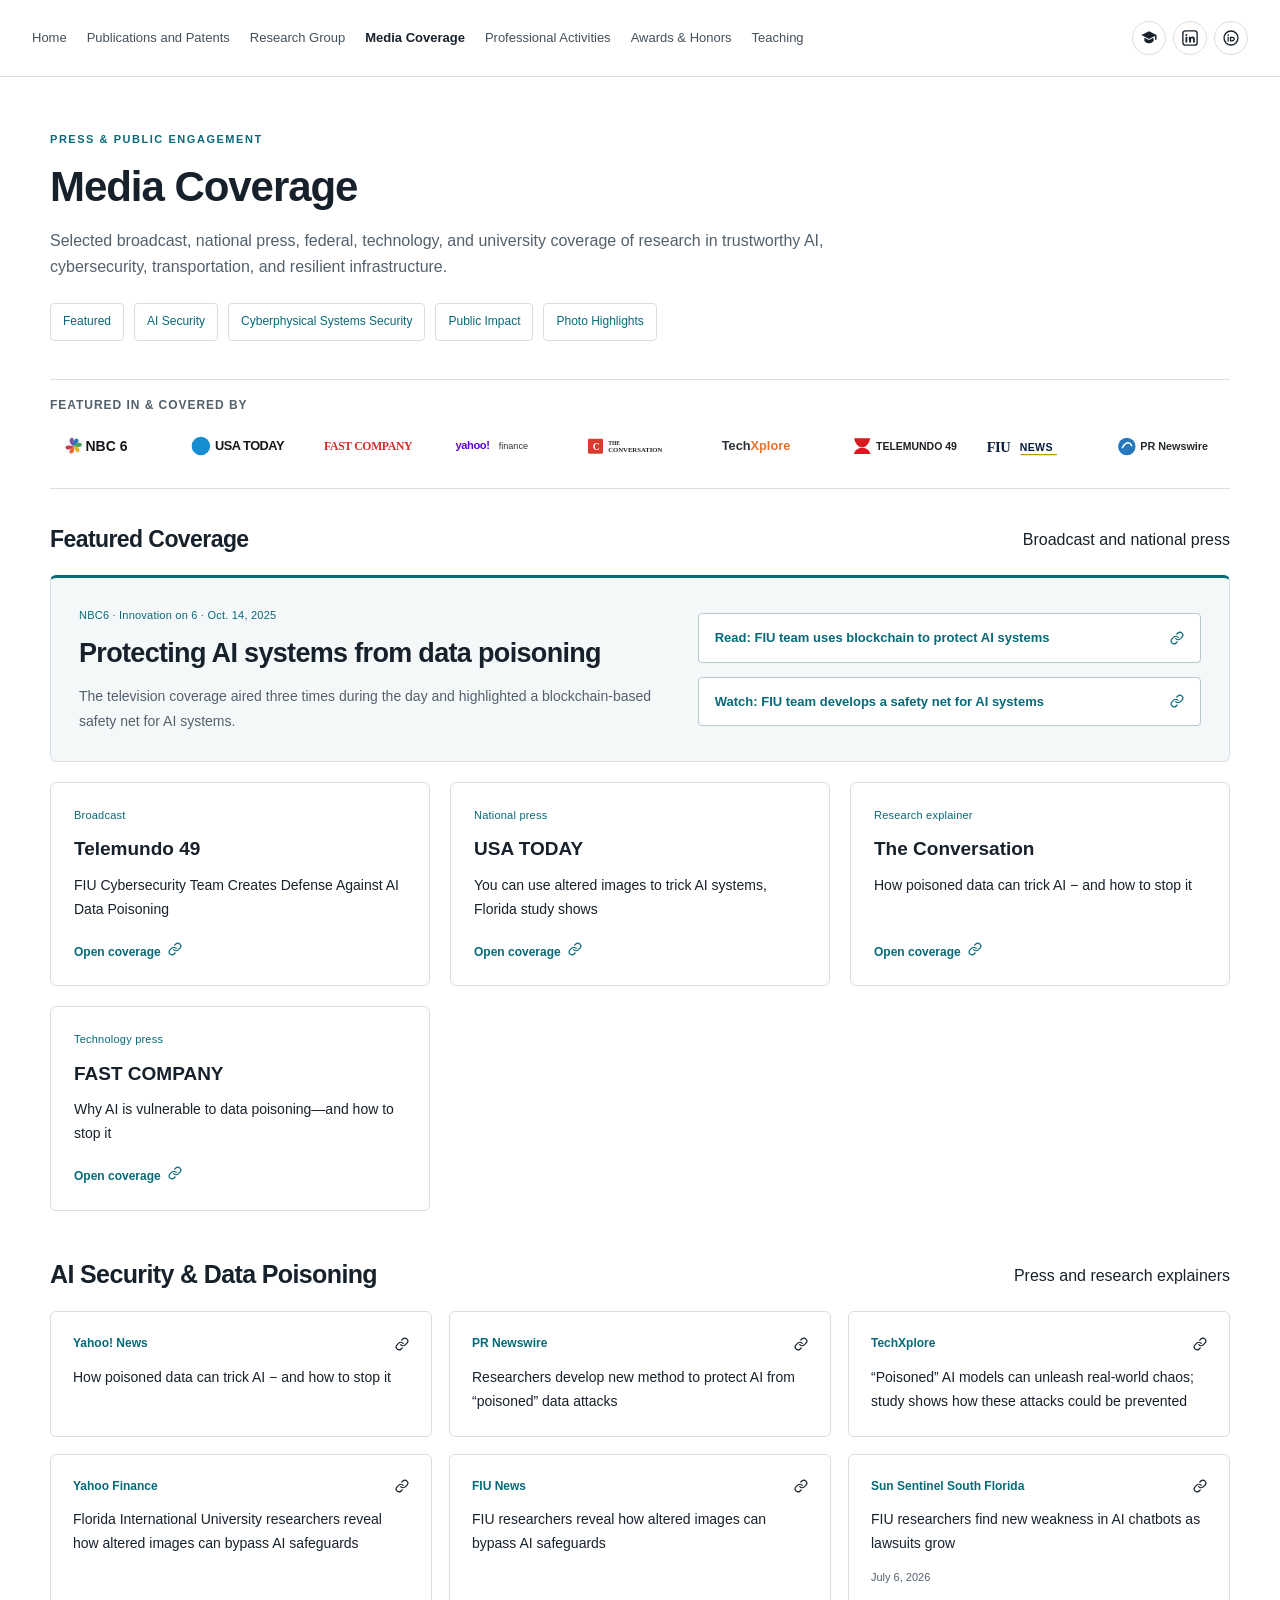
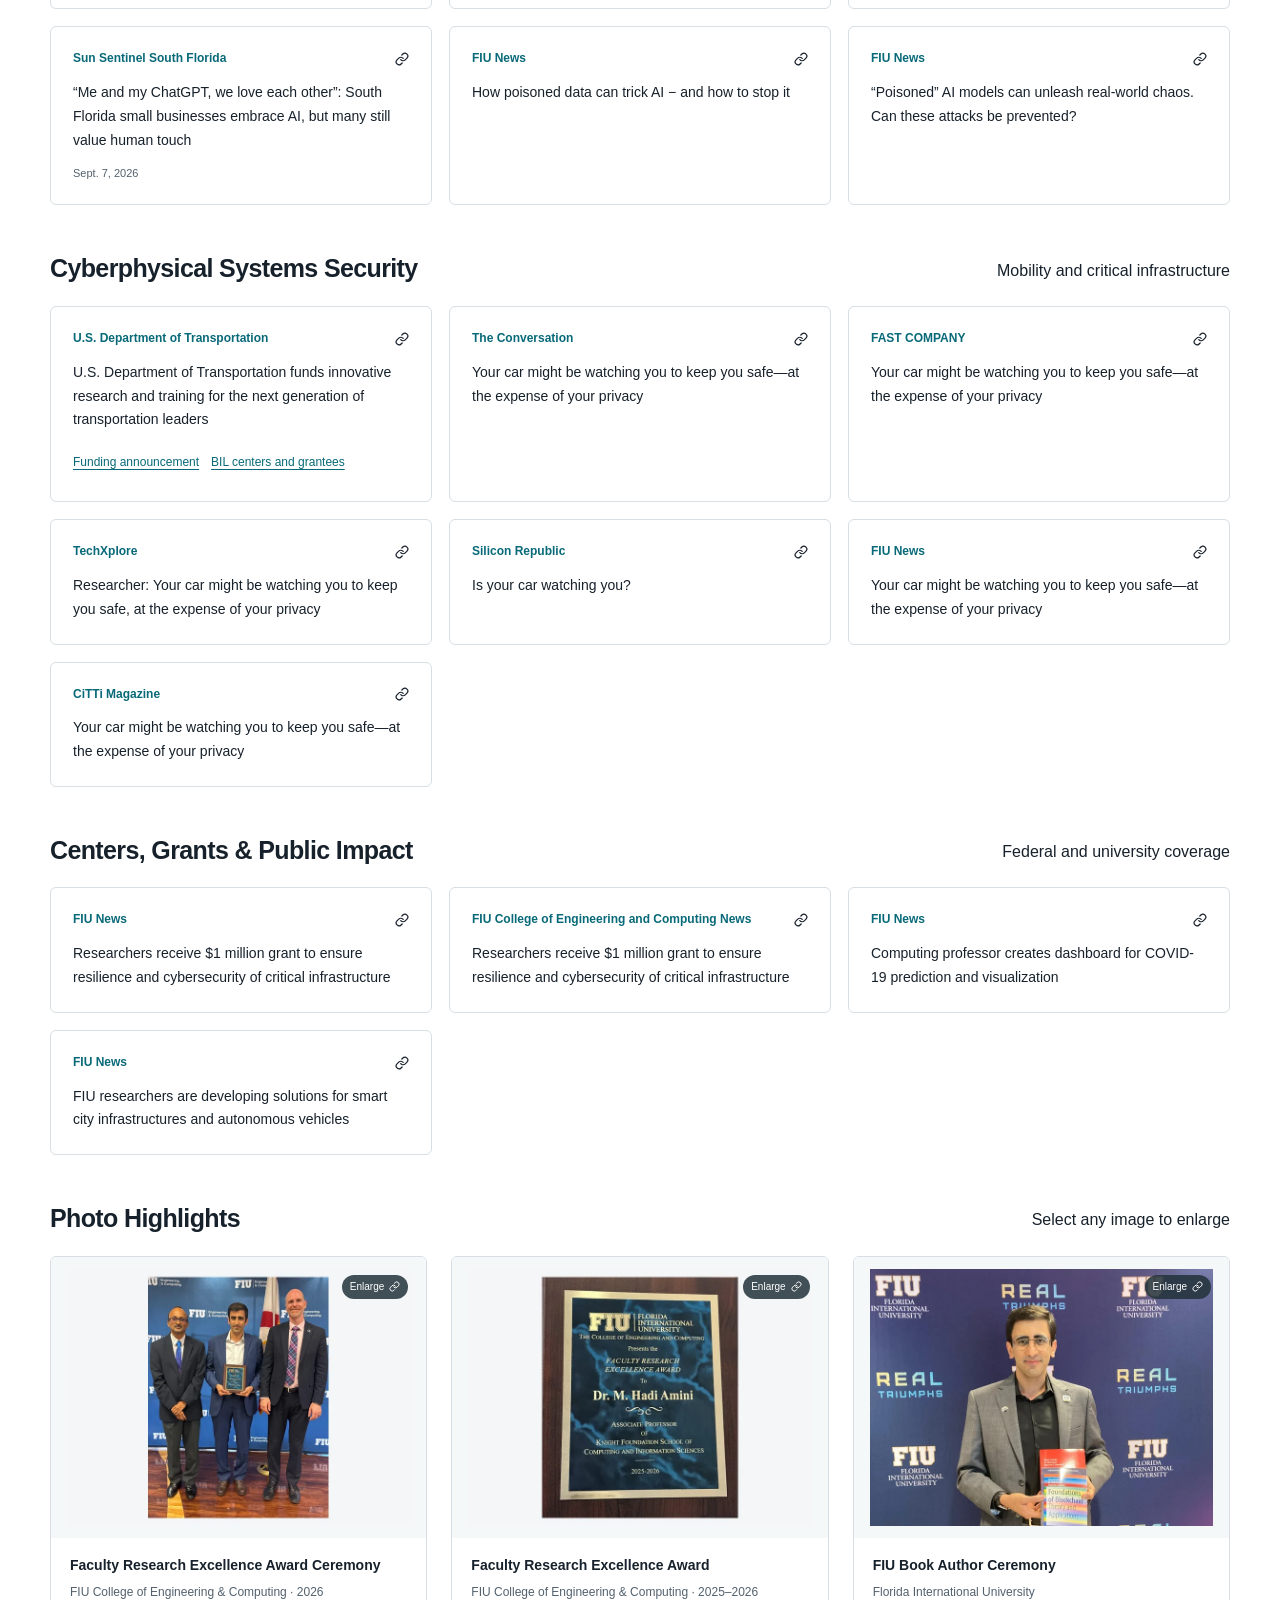
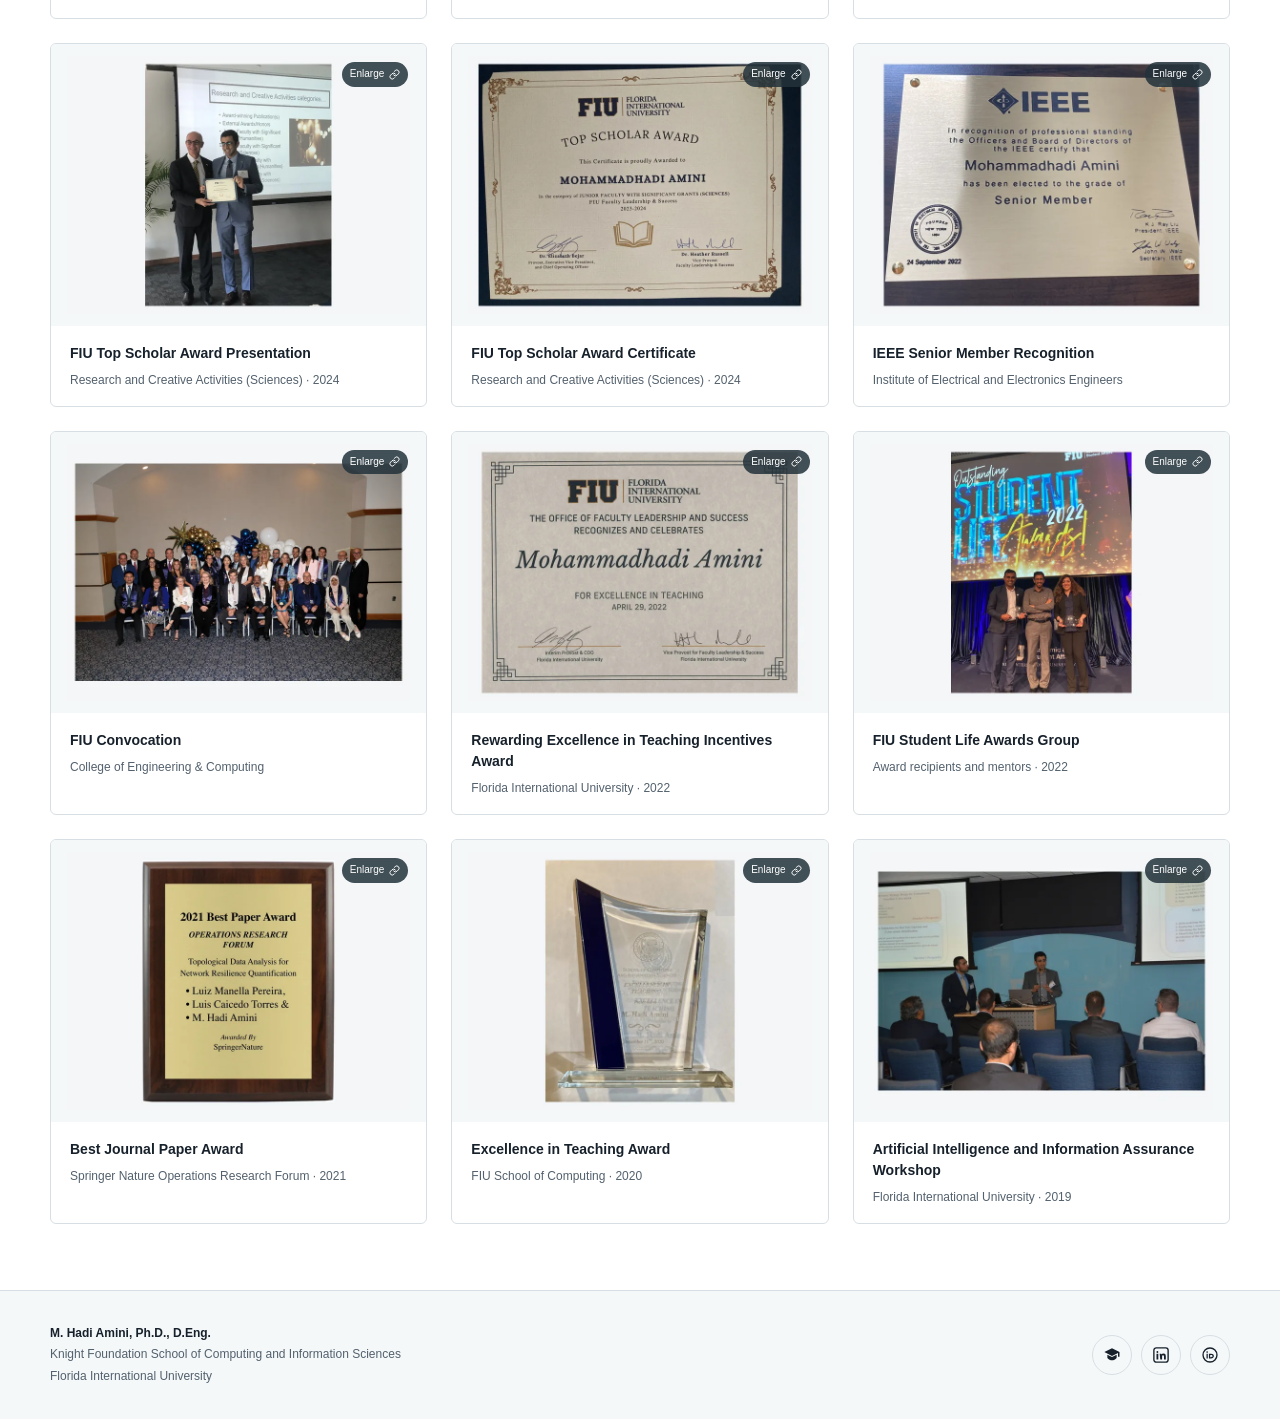
==== media.html @ d0bdf5b9 "Add files via upload" ====
<!DOCTYPE html>

<html lang="en">
<head>
<meta charset="utf-8"/>
<meta content="width=device-width, initial-scale=1" name="viewport"/>
<meta content="Selected television, national press, federal, and university coverage of M. Hadi Amini's research and public impact." name="description"/>
<meta content="#ffffff" name="theme-color"/>
<meta content="Media Coverage | M. Hadi Amini" property="og:title"/>
<meta content="Selected broadcast, national press, federal, and university coverage of research in trustworthy AI, cybersecurity, transportation, and resilient infrastructure." property="og:description"/>
<meta content="website" property="og:type"/>
<meta content="https://hadiamini.com/assets/img/media/full/2026-faculty-research-excellence-award-ceremony.webp" property="og:image"/>
<meta content="https://hadiamini.com/media.html" property="og:url"/>
<title>Media Coverage | M. Hadi Amini</title>
<link href="assets/img/favicon.svg" rel="icon" type="image/svg+xml"/>
<link href="assets/css/styles.css" rel="stylesheet"/>
<script defer="" src="assets/js/main.js"></script>
</head>
<body class="media-layout" data-page="media.html">
<a class="skip-link" href="#main-content">Skip to main content</a>
<header class="site-header top-site-header">
<div class="top-header-inner"><a class="mobile-brand" href="index.html#home">M. Hadi Amini</a>
<button aria-controls="primary-nav" aria-expanded="false" aria-label="Open navigation" class="nav-toggle" type="button"><span class="menu-label">Menu</span><span aria-hidden="true" class="menu-lines"></span></button>
<nav aria-label="Primary navigation" class="primary-nav top-primary-nav" id="primary-nav">
<div class="nav-inner"><a href="index.html#home">Home</a><a href="index.html#publications">Publications and Patents</a><a href="index.html#research-group">Research Group</a><a aria-current="page" class="active" href="media.html">Media Coverage</a><a href="index.html#professional-activities">Professional Activities</a><a href="index.html#awards">Awards &amp; Honors</a><a href="index.html#teaching">Teaching</a></div>
<div aria-label="Academic profiles" class="social-icon-links header-social-links">
<a aria-label="Google Scholar" class="social-icon-link" href="https://scholar.google.com/citations?hl=en&amp;user=E84r_bUAAAAJ&amp;view_op=list_works&amp;sortby=pubdate" rel="noopener noreferrer" target="_blank" title="Google Scholar"><svg aria-hidden="true" focusable="false" viewbox="0 0 24 24"><path d="M12 3 1.8 8.1 12 13.2l8-4v5.2h2V8.1L12 3Zm-6.2 8.5v4.4c1.7 2.1 4 3.1 6.2 3.1s4.5-1 6.2-3.1v-4.4L12 14.6l-6.2-3.1Z" fill="currentColor"></path></svg><span class="sr-only">Google Scholar</span></a>
<a aria-label="LinkedIn" class="social-icon-link" href="https://www.linkedin.com/in/m-hadi-amini/" rel="noopener noreferrer" target="_blank" title="LinkedIn"><svg aria-hidden="true" focusable="false" viewbox="0 0 24 24"><rect fill="none" height="19" rx="3.2" stroke="currentColor" stroke-width="1.8" width="19" x="2.5" y="2.5"></rect><circle cx="7.2" cy="8" fill="currentColor" r="1.25"></circle><path d="M6 10.4h2.4V18H6zm4.2 0h2.3v1.05h.04c.65-.98 1.66-1.45 2.8-1.45 2.6 0 3.08 1.7 3.08 3.95V18h-2.4v-3.58c0-.85-.02-1.95-1.2-1.95-1.2 0-1.38.93-1.38 1.89V18h-2.4z" fill="currentColor"></path></svg><span class="sr-only">LinkedIn</span></a>
<a aria-label="ORCID" class="social-icon-link" href="https://orcid.org/0000-0002-2768-3601" rel="noopener noreferrer" target="_blank" title="ORCID"><svg aria-hidden="true" focusable="false" viewbox="0 0 24 24"><circle cx="12" cy="12" fill="none" r="9.3" stroke="currentColor" stroke-width="1.8"></circle><circle cx="8.2" cy="8.1" fill="currentColor" r="1.1"></circle><path d="M7.35 10.4h1.7v6.1h-1.7zm3.2 0h2.85c2.25 0 3.75 1.2 3.75 3.05 0 1.87-1.5 3.05-3.75 3.05h-2.85v-6.1Zm1.7 1.45v3.2h1.05c1.35 0 2.1-.58 2.1-1.6 0-1-.75-1.6-2.1-1.6h-1.05Z" fill="currentColor"></path></svg><span class="sr-only">ORCID</span></a>
</div>
</nav>
</div>
</header>
<main class="container page-shell media-page" id="main-content">
<header class="page-header media-page-header">
<p class="eyebrow">Press &amp; Public Engagement</p>
<h1>Media Coverage</h1>
<p>Selected broadcast, national press, federal, technology, and university coverage of research in trustworthy AI, cybersecurity, transportation, and resilient infrastructure.</p>
<nav aria-label="Media page sections" class="media-jump-links"><a href="#featured-coverage">Featured</a><a href="#ai-security-coverage">AI Security</a><a href="#cyberphysical-systems-security-coverage">Cyberphysical Systems Security</a><a href="#public-impact-coverage">Public Impact</a><a href="#photo-highlights">Photo Highlights</a></nav>
</header><section aria-labelledby="featured-outlets-heading" class="section-block media-outlets-section">
<div class="section-heading-row media-outlets-heading">
<h2 id="featured-outlets-heading">Featured in &amp; covered by</h2>
</div>
<div aria-label="Selected media outlets" class="media-logo-marquee" role="region">
<div class="media-logo-track"><div class="media-logo-set"><a class="media-logo-link" href="https://www.nbcmiami.com/news/local/innovation-on-6/fiu-team-uses-blockchain-to-protect-ai-systems-from-data-poisoning/3706014/" rel="noopener noreferrer" target="_blank"><img alt="NBC 6" decoding="async" height="90" loading="eager" src="assets/img/media/logos/nbc6.svg" width="380"/></a><a class="media-logo-link" href="https://www.usatoday.com/story/news/politics/2026/07/15/florida-study-tricks-ai-systems-with-altered-images-find-risks/90821035007/" rel="noopener noreferrer" target="_blank"><img alt="USA TODAY" decoding="async" height="90" loading="eager" src="assets/img/media/logos/usa-today.svg" width="380"/></a><a class="media-logo-link" href="https://www.fastcompany.com/91385632/ai-data-poisoning-blockchain" rel="noopener noreferrer" target="_blank"><img alt="Fast Company" decoding="async" height="90" loading="eager" src="assets/img/media/logos/fast-company.svg" width="380"/></a><a class="media-logo-link" href="https://finance.yahoo.com/technology/ai/articles/florida-international-university-researchers-reveal-203700012.html" rel="noopener noreferrer" target="_blank"><img alt="Yahoo Finance" decoding="async" height="90" loading="eager" src="assets/img/media/logos/yahoo-finance.svg" width="380"/></a><a class="media-logo-link" href="https://theconversation.com/how-poisoned-data-can-trick-ai-and-how-to-stop-it-256423" rel="noopener noreferrer" target="_blank"><img alt="The Conversation" decoding="async" height="90" loading="eager" src="assets/img/media/logos/the-conversation.svg" width="380"/></a><a class="media-logo-link" href="https://techxplore.com/news/2025-04-poisoned-ai-unleash-real-world.html" rel="noopener noreferrer" target="_blank"><img alt="Tech Xplore" decoding="async" height="90" loading="eager" src="assets/img/media/logos/techxplore.svg" width="380"/></a><a class="media-logo-link" href="https://app.criticalmention.com/app/#/clip/public/cd8e2ec4-804a-44af-90cf-67bf093ad204" rel="noopener noreferrer" target="_blank"><img alt="Telemundo 49" decoding="async" height="90" loading="eager" src="assets/img/media/logos/telemundo49.svg" width="380"/></a><a class="media-logo-link" href="https://news.fiu.edu/2025/how-poisoned-data-can-trick-ai-and-how-to-stop-it" rel="noopener noreferrer" target="_blank"><img alt="FIU News" decoding="async" height="90" loading="eager" src="assets/img/media/logos/fiu-news.svg" width="380"/></a><a class="media-logo-link" href="https://www.prnewswire.com/news-releases/researchers-develop-new-method-to-protect-ai-from-poisoned-data-attacks-302529266.html" rel="noopener noreferrer" target="_blank"><img alt="PR Newswire" decoding="async" height="90" loading="eager" src="assets/img/media/logos/pr-newswire.svg" width="380"/></a></div></div>
</div>
</section>
<section aria-labelledby="featured-coverage-heading" class="section-block" id="featured-coverage">
<div class="section-heading-row"><h2 id="featured-coverage-heading">Featured Coverage</h2><span>Broadcast and national press</span></div>
<div class="featured-media-grid">
<article class="featured-media-lead">
<div><span class="featured-media-meta">NBC6 · Innovation on 6 · Oct. 14, 2025</span><h2>Protecting AI systems from data poisoning</h2><p>The television coverage aired three times during the day and highlighted a blockchain-based safety net for AI systems.</p></div>
<div class="featured-media-actions">
<a class="media-action" href="https://www.nbcmiami.com/news/local/innovation-on-6/fiu-team-uses-blockchain-to-protect-ai-systems-from-data-poisoning/3706014/" rel="noopener noreferrer" target="_blank">Read: FIU team uses blockchain to protect AI systems<span aria-hidden="true" class="link-glyph"><svg aria-hidden="true" class="ui-link-icon" fill="none" focusable="false" stroke="currentColor" stroke-linecap="round" stroke-linejoin="round" stroke-width="2.1" viewbox="0 0 24 24"><path d="M10 13a5 5 0 0 0 7.54.54l3-3a5 5 0 0 0-7.07-7.07l-1.72 1.71"></path><path d="M14 11a5 5 0 0 0-7.54-.54l-3 3a5 5 0 0 0 7.07 7.07l1.71-1.71"></path></svg></span></a>
<a class="media-action media-action-secondary" href="https://www.nbcmiami.com/video/nbc-6-news/fiu-team-develops-safety-net-for-ai-systems-to-protect-against-data-poisoning/3705969/" rel="noopener noreferrer" target="_blank">Watch: FIU team develops a safety net for AI systems<span aria-hidden="true" class="link-glyph"><svg aria-hidden="true" class="ui-link-icon" fill="none" focusable="false" stroke="currentColor" stroke-linecap="round" stroke-linejoin="round" stroke-width="2.1" viewbox="0 0 24 24"><path d="M10 13a5 5 0 0 0 7.54.54l3-3a5 5 0 0 0-7.07-7.07l-1.72 1.71"></path><path d="M14 11a5 5 0 0 0-7.54-.54l-3 3a5 5 0 0 0 7.07 7.07l1.71-1.71"></path></svg></span></a>
</div>
</article>
<a class="featured-media-card" href="https://app.criticalmention.com/app/#/clip/public/cd8e2ec4-804a-44af-90cf-67bf093ad204" rel="noopener noreferrer" target="_blank">
<span class="featured-media-meta">Broadcast</span>
<span class="featured-media-outlet">Telemundo 49</span>
<strong>FIU Cybersecurity Team Creates Defense Against AI Data Poisoning</strong>
<span class="featured-media-link">Open coverage <span aria-hidden="true" class="link-glyph"><svg aria-hidden="true" class="ui-link-icon" fill="none" focusable="false" stroke="currentColor" stroke-linecap="round" stroke-linejoin="round" stroke-width="2.1" viewbox="0 0 24 24"><path d="M10 13a5 5 0 0 0 7.54.54l3-3a5 5 0 0 0-7.07-7.07l-1.72 1.71"></path><path d="M14 11a5 5 0 0 0-7.54-.54l-3 3a5 5 0 0 0 7.07 7.07l1.71-1.71"></path></svg></span></span>
</a><a class="featured-media-card" href="https://www.usatoday.com/story/news/politics/2026/07/15/florida-study-tricks-ai-systems-with-altered-images-find-risks/90821035007/" rel="noopener noreferrer" target="_blank">
<span class="featured-media-meta">National press</span>
<span class="featured-media-outlet">USA TODAY</span>
<strong>You can use altered images to trick AI systems, Florida study shows</strong>
<span class="featured-media-link">Open coverage <span aria-hidden="true" class="link-glyph"><svg aria-hidden="true" class="ui-link-icon" fill="none" focusable="false" stroke="currentColor" stroke-linecap="round" stroke-linejoin="round" stroke-width="2.1" viewbox="0 0 24 24"><path d="M10 13a5 5 0 0 0 7.54.54l3-3a5 5 0 0 0-7.07-7.07l-1.72 1.71"></path><path d="M14 11a5 5 0 0 0-7.54-.54l-3 3a5 5 0 0 0 7.07 7.07l1.71-1.71"></path></svg></span></span>
</a><a class="featured-media-card" href="https://theconversation.com/how-poisoned-data-can-trick-ai-and-how-to-stop-it-256423" rel="noopener noreferrer" target="_blank">
<span class="featured-media-meta">Research explainer</span>
<span class="featured-media-outlet">The Conversation</span>
<strong>How poisoned data can trick AI − and how to stop it</strong>
<span class="featured-media-link">Open coverage <span aria-hidden="true" class="link-glyph"><svg aria-hidden="true" class="ui-link-icon" fill="none" focusable="false" stroke="currentColor" stroke-linecap="round" stroke-linejoin="round" stroke-width="2.1" viewbox="0 0 24 24"><path d="M10 13a5 5 0 0 0 7.54.54l3-3a5 5 0 0 0-7.07-7.07l-1.72 1.71"></path><path d="M14 11a5 5 0 0 0-7.54-.54l-3 3a5 5 0 0 0 7.07 7.07l1.71-1.71"></path></svg></span></span>
</a><a class="featured-media-card" href="https://www.fastcompany.com/91385632/ai-data-poisoning-blockchain" rel="noopener noreferrer" target="_blank">
<span class="featured-media-meta">Technology press</span>
<span class="featured-media-outlet">FAST COMPANY</span>
<strong>Why AI is vulnerable to data poisoning—and how to stop it</strong>
<span class="featured-media-link">Open coverage <span aria-hidden="true" class="link-glyph"><svg aria-hidden="true" class="ui-link-icon" fill="none" focusable="false" stroke="currentColor" stroke-linecap="round" stroke-linejoin="round" stroke-width="2.1" viewbox="0 0 24 24"><path d="M10 13a5 5 0 0 0 7.54.54l3-3a5 5 0 0 0-7.07-7.07l-1.72 1.71"></path><path d="M14 11a5 5 0 0 0-7.54-.54l-3 3a5 5 0 0 0 7.07 7.07l1.71-1.71"></path></svg></span></span>
</a>
</div>
</section>
<section aria-labelledby="ai-security-heading" class="section-block media-archive-section" id="ai-security-coverage">
<div class="section-heading-row"><h2 id="ai-security-heading">AI Security &amp; Data Poisoning</h2><span>Press and research explainers</span></div>
<div class="coverage-grid"><a class="coverage-card" href="https://www.yahoo.com/news/articles/poisoned-data-trick-ai-stop-123631914.html" rel="noopener noreferrer" target="_blank">
<span class="coverage-card-top"><span class="coverage-outlet">Yahoo! News</span><span aria-hidden="true" class="coverage-arrow link-glyph"><svg aria-hidden="true" class="ui-link-icon" fill="none" focusable="false" stroke="currentColor" stroke-linecap="round" stroke-linejoin="round" stroke-width="2.1" viewbox="0 0 24 24"><path d="M10 13a5 5 0 0 0 7.54.54l3-3a5 5 0 0 0-7.07-7.07l-1.72 1.71"></path><path d="M14 11a5 5 0 0 0-7.54-.54l-3 3a5 5 0 0 0 7.07 7.07l1.71-1.71"></path></svg></span></span>
<strong>How poisoned data can trick AI − and how to stop it</strong>
</a>

<a class="coverage-card" href="https://www.prnewswire.com/news-releases/researchers-develop-new-method-to-protect-ai-from-poisoned-data-attacks-302529266.html" rel="noopener noreferrer" target="_blank">
<span class="coverage-card-top"><span class="coverage-outlet">PR Newswire</span><span aria-hidden="true" class="coverage-arrow link-glyph"><svg aria-hidden="true" class="ui-link-icon" fill="none" focusable="false" stroke="currentColor" stroke-linecap="round" stroke-linejoin="round" stroke-width="2.1" viewbox="0 0 24 24"><path d="M10 13a5 5 0 0 0 7.54.54l3-3a5 5 0 0 0-7.07-7.07l-1.72 1.71"></path><path d="M14 11a5 5 0 0 0-7.54-.54l-3 3a5 5 0 0 0 7.07 7.07l1.71-1.71"></path></svg></span></span>
<strong>Researchers develop new method to protect AI from “poisoned” data attacks</strong>
</a>
<a class="coverage-card" href="https://techxplore.com/news/2025-04-poisoned-ai-unleash-real-world.html" rel="noopener noreferrer" target="_blank">
<span class="coverage-card-top"><span class="coverage-outlet">TechXplore</span><span aria-hidden="true" class="coverage-arrow link-glyph"><svg aria-hidden="true" class="ui-link-icon" fill="none" focusable="false" stroke="currentColor" stroke-linecap="round" stroke-linejoin="round" stroke-width="2.1" viewbox="0 0 24 24"><path d="M10 13a5 5 0 0 0 7.54.54l3-3a5 5 0 0 0-7.07-7.07l-1.72 1.71"></path><path d="M14 11a5 5 0 0 0-7.54-.54l-3 3a5 5 0 0 0 7.07 7.07l1.71-1.71"></path></svg></span></span>
<strong>“Poisoned” AI models can unleash real-world chaos; study shows how these attacks could be prevented</strong>
</a>
<a class="coverage-card" href="https://finance.yahoo.com/technology/ai/articles/florida-international-university-researchers-reveal-203700012.html" rel="noopener noreferrer" target="_blank">
<span class="coverage-card-top"><span class="coverage-outlet">Yahoo Finance</span><span aria-hidden="true" class="coverage-arrow link-glyph"><svg aria-hidden="true" class="ui-link-icon" fill="none" focusable="false" stroke="currentColor" stroke-linecap="round" stroke-linejoin="round" stroke-width="2.1" viewbox="0 0 24 24"><path d="M10 13a5 5 0 0 0 7.54.54l3-3a5 5 0 0 0-7.07-7.07l-1.72 1.71"></path><path d="M14 11a5 5 0 0 0-7.54-.54l-3 3a5 5 0 0 0 7.07 7.07l1.71-1.71"></path></svg></span></span>
<strong>Florida International University researchers reveal how altered images can bypass AI safeguards</strong>
</a>
<a class="coverage-card" href="https://news.fiu.edu/2026/fiu-researchers-reveal-how-altered-images-can-bypass-ai-safeguards" rel="noopener noreferrer" target="_blank">
<span class="coverage-card-top"><span class="coverage-outlet">FIU News</span><span aria-hidden="true" class="coverage-arrow link-glyph"><svg aria-hidden="true" class="ui-link-icon" fill="none" focusable="false" stroke="currentColor" stroke-linecap="round" stroke-linejoin="round" stroke-width="2.1" viewbox="0 0 24 24"><path d="M10 13a5 5 0 0 0 7.54.54l3-3a5 5 0 0 0-7.07-7.07l-1.72 1.71"></path><path d="M14 11a5 5 0 0 0-7.54-.54l-3 3a5 5 0 0 0 7.07 7.07l1.71-1.71"></path></svg></span></span>
<strong>FIU researchers reveal how altered images can bypass AI safeguards</strong>
</a>

<a class="coverage-card" href="https://www.sun-sentinel.com/2026/07/06/fiu-researchers-find-new-weakness-in-ai-chatbots-as-lawsuits-grow/" rel="noopener noreferrer" target="_blank">
<span class="coverage-card-top"><span class="coverage-outlet">Sun Sentinel South Florida</span><span aria-hidden="true" class="coverage-arrow link-glyph"><svg aria-hidden="true" class="ui-link-icon" fill="none" focusable="false" stroke="currentColor" stroke-linecap="round" stroke-linejoin="round" stroke-width="2.1" viewbox="0 0 24 24"><path d="M10 13a5 5 0 0 0 7.54.54l3-3a5 5 0 0 0-7.07-7.07l-1.72 1.71"></path><path d="M14 11a5 5 0 0 0-7.54-.54l-3 3a5 5 0 0 0 7.07 7.07l1.71-1.71"></path></svg></span></span>
<strong>FIU researchers find new weakness in AI chatbots as lawsuits grow</strong>
<span class="coverage-date">July 6, 2026</span>
</a>
<a class="coverage-card" href="https://www.sun-sentinel.com/2026/09/07/me-and-my-chatgpt-we-love-each-other-south-florida-small-businesses-embrace-ai-but-many-still-value-human-touch/?share=faueo0h6ovme7nbrcbae" rel="noopener noreferrer" target="_blank">
<span class="coverage-card-top"><span class="coverage-outlet">Sun Sentinel South Florida</span><span aria-hidden="true" class="coverage-arrow link-glyph"><svg aria-hidden="true" class="ui-link-icon" fill="none" focusable="false" stroke="currentColor" stroke-linecap="round" stroke-linejoin="round" stroke-width="2.1" viewbox="0 0 24 24"><path d="M10 13a5 5 0 0 0 7.54.54l3-3a5 5 0 0 0-7.07-7.07l-1.72 1.71"></path><path d="M14 11a5 5 0 0 0-7.54-.54l-3 3a5 5 0 0 0 7.07 7.07l1.71-1.71"></path></svg></span></span>
<strong>“Me and my ChatGPT, we love each other”: South Florida small businesses embrace AI, but many still value human touch</strong>
<span class="coverage-date">Sept. 7, 2026</span>
</a>
<a class="coverage-card" href="https://news.fiu.edu/2025/how-poisoned-data-can-trick-ai-and-how-to-stop-it" rel="noopener noreferrer" target="_blank">
<span class="coverage-card-top"><span class="coverage-outlet">FIU News</span><span aria-hidden="true" class="coverage-arrow link-glyph"><svg aria-hidden="true" class="ui-link-icon" fill="none" focusable="false" stroke="currentColor" stroke-linecap="round" stroke-linejoin="round" stroke-width="2.1" viewbox="0 0 24 24"><path d="M10 13a5 5 0 0 0 7.54.54l3-3a5 5 0 0 0-7.07-7.07l-1.72 1.71"></path><path d="M14 11a5 5 0 0 0-7.54-.54l-3 3a5 5 0 0 0 7.07 7.07l1.71-1.71"></path></svg></span></span>
<strong>How poisoned data can trick AI − and how to stop it</strong>
</a>
<a class="coverage-card" href="https://news.fiu.edu/2025/people-can-poison-ai-models-to-unleash-real-world-chaos-can-these-attacks-be-prevented" rel="noopener noreferrer" target="_blank">
<span class="coverage-card-top"><span class="coverage-outlet">FIU News</span><span aria-hidden="true" class="coverage-arrow link-glyph"><svg aria-hidden="true" class="ui-link-icon" fill="none" focusable="false" stroke="currentColor" stroke-linecap="round" stroke-linejoin="round" stroke-width="2.1" viewbox="0 0 24 24"><path d="M10 13a5 5 0 0 0 7.54.54l3-3a5 5 0 0 0-7.07-7.07l-1.72 1.71"></path><path d="M14 11a5 5 0 0 0-7.54-.54l-3 3a5 5 0 0 0 7.07 7.07l1.71-1.71"></path></svg></span></span>
<strong>“Poisoned” AI models can unleash real-world chaos. Can these attacks be prevented?</strong>
</a></div>
</section>
<section aria-labelledby="cyberphysical-systems-security-heading" class="section-block media-archive-section" id="cyberphysical-systems-security-coverage">
<div class="section-heading-row"><h2 id="cyberphysical-systems-security-heading">Cyberphysical Systems Security</h2><span>Mobility and critical infrastructure</span></div>
<div class="coverage-grid">
<article class="coverage-card coverage-card-multiple">
<span class="coverage-card-top"><span class="coverage-outlet">U.S. Department of Transportation</span><span aria-hidden="true" class="coverage-arrow link-glyph"><svg aria-hidden="true" class="ui-link-icon" fill="none" focusable="false" stroke="currentColor" stroke-linecap="round" stroke-linejoin="round" stroke-width="2.1" viewbox="0 0 24 24"><path d="M10 13a5 5 0 0 0 7.54.54l3-3a5 5 0 0 0-7.07-7.07l-1.72 1.71"></path><path d="M14 11a5 5 0 0 0-7.54-.54l-3 3a5 5 0 0 0 7.07 7.07l1.71-1.71"></path></svg></span></span>
<strong>U.S. Department of Transportation funds innovative research and training for the next generation of transportation leaders</strong>
<div class="coverage-card-actions"><a href="https://www.transportation.gov/briefing-room/us-department-transportation-funds-innovative-research-providing-vital-training-next" rel="noopener noreferrer" target="_blank">Funding announcement</a><a href="https://www.transportation.gov/utc/bil-centers-and-grantees" rel="noopener noreferrer" target="_blank">BIL centers and grantees</a></div>
</article>
<a class="coverage-card" href="https://theconversation.com/your-car-might-be-watching-you-to-keep-you-safe-at-the-expense-of-your-privacy-213213" rel="noopener noreferrer" target="_blank">
<span class="coverage-card-top"><span class="coverage-outlet">The Conversation</span><span aria-hidden="true" class="coverage-arrow link-glyph"><svg aria-hidden="true" class="ui-link-icon" fill="none" focusable="false" stroke="currentColor" stroke-linecap="round" stroke-linejoin="round" stroke-width="2.1" viewbox="0 0 24 24"><path d="M10 13a5 5 0 0 0 7.54.54l3-3a5 5 0 0 0-7.07-7.07l-1.72 1.71"></path><path d="M14 11a5 5 0 0 0-7.54-.54l-3 3a5 5 0 0 0 7.07 7.07l1.71-1.71"></path></svg></span></span>
<strong>Your car might be watching you to keep you safe—at the expense of your privacy</strong>
</a>
<a class="coverage-card" href="https://www.fastcompany.com/90999118/your-car-might-be-watching-you-to-keep-you-safe-at-the-expense-of-your-privacy" rel="noopener noreferrer" target="_blank">
<span class="coverage-card-top"><span class="coverage-outlet">FAST COMPANY</span><span aria-hidden="true" class="coverage-arrow link-glyph"><svg aria-hidden="true" class="ui-link-icon" fill="none" focusable="false" stroke="currentColor" stroke-linecap="round" stroke-linejoin="round" stroke-width="2.1" viewbox="0 0 24 24"><path d="M10 13a5 5 0 0 0 7.54.54l3-3a5 5 0 0 0-7.07-7.07l-1.72 1.71"></path><path d="M14 11a5 5 0 0 0-7.54-.54l-3 3a5 5 0 0 0 7.07 7.07l1.71-1.71"></path></svg></span></span>
<strong>Your car might be watching you to keep you safe—at the expense of your privacy</strong>
</a>
<a class="coverage-card" href="https://techxplore.com/news/2023-12-car-safe-expense-privacy.html" rel="noopener noreferrer" target="_blank">
<span class="coverage-card-top"><span class="coverage-outlet">TechXplore</span><span aria-hidden="true" class="coverage-arrow link-glyph"><svg aria-hidden="true" class="ui-link-icon" fill="none" focusable="false" stroke="currentColor" stroke-linecap="round" stroke-linejoin="round" stroke-width="2.1" viewbox="0 0 24 24"><path d="M10 13a5 5 0 0 0 7.54.54l3-3a5 5 0 0 0-7.07-7.07l-1.72 1.71"></path><path d="M14 11a5 5 0 0 0-7.54-.54l-3 3a5 5 0 0 0 7.07 7.07l1.71-1.71"></path></svg></span></span>
<strong>Researcher: Your car might be watching you to keep you safe, at the expense of your privacy</strong>
</a>
<a class="coverage-card" href="https://www.siliconrepublic.com/machines/car-driving-data-privacy-research" rel="noopener noreferrer" target="_blank">
<span class="coverage-card-top"><span class="coverage-outlet">Silicon Republic</span><span aria-hidden="true" class="coverage-arrow link-glyph"><svg aria-hidden="true" class="ui-link-icon" fill="none" focusable="false" stroke="currentColor" stroke-linecap="round" stroke-linejoin="round" stroke-width="2.1" viewbox="0 0 24 24"><path d="M10 13a5 5 0 0 0 7.54.54l3-3a5 5 0 0 0-7.07-7.07l-1.72 1.71"></path><path d="M14 11a5 5 0 0 0-7.54-.54l-3 3a5 5 0 0 0 7.07 7.07l1.71-1.71"></path></svg></span></span>
<strong>Is your car watching you?</strong>
</a>
<a class="coverage-card" href="https://news.fiu.edu/2023/your-car-might-be-watching-you-to-keep-you-safe-at-the-expense-of-your-privacy" rel="noopener noreferrer" target="_blank">
<span class="coverage-card-top"><span class="coverage-outlet">FIU News</span><span aria-hidden="true" class="coverage-arrow link-glyph"><svg aria-hidden="true" class="ui-link-icon" fill="none" focusable="false" stroke="currentColor" stroke-linecap="round" stroke-linejoin="round" stroke-width="2.1" viewbox="0 0 24 24"><path d="M10 13a5 5 0 0 0 7.54.54l3-3a5 5 0 0 0-7.07-7.07l-1.72 1.71"></path><path d="M14 11a5 5 0 0 0-7.54-.54l-3 3a5 5 0 0 0 7.07 7.07l1.71-1.71"></path></svg></span></span>
<strong>Your car might be watching you to keep you safe—at the expense of your privacy</strong>
</a>
<a class="coverage-card" href="https://www.cittimagazine.co.uk/comment/your-car-might-be-watching-you-to-keep-you-safe-%e2%88%92-at-the-expense-of-your-privacy.html" rel="noopener noreferrer" target="_blank">
<span class="coverage-card-top"><span class="coverage-outlet">CiTTi Magazine</span><span aria-hidden="true" class="coverage-arrow link-glyph"><svg aria-hidden="true" class="ui-link-icon" fill="none" focusable="false" stroke="currentColor" stroke-linecap="round" stroke-linejoin="round" stroke-width="2.1" viewbox="0 0 24 24"><path d="M10 13a5 5 0 0 0 7.54.54l3-3a5 5 0 0 0-7.07-7.07l-1.72 1.71"></path><path d="M14 11a5 5 0 0 0-7.54-.54l-3 3a5 5 0 0 0 7.07 7.07l1.71-1.71"></path></svg></span></span>
<strong>Your car might be watching you to keep you safe—at the expense of your privacy</strong>
</a>
</div>
</section>
<section aria-labelledby="public-impact-heading" class="section-block media-archive-section" id="public-impact-coverage">
<div class="section-heading-row"><h2 id="public-impact-heading">Centers, Grants &amp; Public Impact</h2><span>Federal and university coverage</span></div>
<div class="coverage-grid">
<a class="coverage-card" href="https://news.fiu.edu/2023/researchers-to-use-machine-learning-to-ensure-critical-infrastructure-resilience-and-cybersecurity-in-new-center-funded-by-the-department-of-homeland-security" rel="noopener noreferrer" target="_blank">
<span class="coverage-card-top"><span class="coverage-outlet">FIU News</span><span aria-hidden="true" class="coverage-arrow link-glyph"><svg aria-hidden="true" class="ui-link-icon" fill="none" focusable="false" stroke="currentColor" stroke-linecap="round" stroke-linejoin="round" stroke-width="2.1" viewbox="0 0 24 24"><path d="M10 13a5 5 0 0 0 7.54.54l3-3a5 5 0 0 0-7.07-7.07l-1.72 1.71"></path><path d="M14 11a5 5 0 0 0-7.54-.54l-3 3a5 5 0 0 0 7.07 7.07l1.71-1.71"></path></svg></span></span>
<strong>Researchers receive $1 million grant to ensure resilience and cybersecurity of critical infrastructure</strong>
</a>
<a class="coverage-card" href="https://cec.fiu.edu/2023/11/researchers-receive-1-million-grant-to-ensure-resilience-and-cybersecurity-of-critical-infrastructure" rel="noopener noreferrer" target="_blank">
<span class="coverage-card-top"><span class="coverage-outlet">FIU College of Engineering and Computing News</span><span aria-hidden="true" class="coverage-arrow link-glyph"><svg aria-hidden="true" class="ui-link-icon" fill="none" focusable="false" stroke="currentColor" stroke-linecap="round" stroke-linejoin="round" stroke-width="2.1" viewbox="0 0 24 24"><path d="M10 13a5 5 0 0 0 7.54.54l3-3a5 5 0 0 0-7.07-7.07l-1.72 1.71"></path><path d="M14 11a5 5 0 0 0-7.54-.54l-3 3a5 5 0 0 0 7.07 7.07l1.71-1.71"></path></svg></span></span>
<strong>Researchers receive $1 million grant to ensure resilience and cybersecurity of critical infrastructure</strong>
</a>
<a class="coverage-card" href="https://news.fiu.edu/2020/computing-professor-creates-dashboard-for-covid-19-prediction-and-visualization" rel="noopener noreferrer" target="_blank">
<span class="coverage-card-top"><span class="coverage-outlet">FIU News</span><span aria-hidden="true" class="coverage-arrow link-glyph"><svg aria-hidden="true" class="ui-link-icon" fill="none" focusable="false" stroke="currentColor" stroke-linecap="round" stroke-linejoin="round" stroke-width="2.1" viewbox="0 0 24 24"><path d="M10 13a5 5 0 0 0 7.54.54l3-3a5 5 0 0 0-7.07-7.07l-1.72 1.71"></path><path d="M14 11a5 5 0 0 0-7.54-.54l-3 3a5 5 0 0 0 7.07 7.07l1.71-1.71"></path></svg></span></span>
<strong>Computing professor creates dashboard for COVID-19 prediction and visualization</strong>
</a>
<a class="coverage-card" href="https://news.fiu.edu/2020/fiu-researchers-engage-in-distributed-intelligence-and-autonomous-vehicle-technology-research" rel="noopener noreferrer" target="_blank">
<span class="coverage-card-top"><span class="coverage-outlet">FIU News</span><span aria-hidden="true" class="coverage-arrow link-glyph"><svg aria-hidden="true" class="ui-link-icon" fill="none" focusable="false" stroke="currentColor" stroke-linecap="round" stroke-linejoin="round" stroke-width="2.1" viewbox="0 0 24 24"><path d="M10 13a5 5 0 0 0 7.54.54l3-3a5 5 0 0 0-7.07-7.07l-1.72 1.71"></path><path d="M14 11a5 5 0 0 0-7.54-.54l-3 3a5 5 0 0 0 7.07 7.07l1.71-1.71"></path></svg></span></span>
<strong>FIU researchers are developing solutions for smart city infrastructures and autonomous vehicles</strong>
</a></div>
</section>
<section aria-labelledby="photo-highlights-heading" class="section-block photo-highlights-section" id="photo-highlights">
<div class="section-heading-row"><h2 id="photo-highlights-heading">Photo Highlights</h2><span>Select any image to enlarge</span></div>
<div class="photo-grid"><a class="photo-card" data-caption="Faculty Research Excellence Award Ceremony — FIU College of Engineering &amp; Computing · 2026" data-gallery-index="0" data-lightbox="photo-highlights" href="assets/img/media/full/2026-faculty-research-excellence-award-ceremony.webp">
<span class="photo-thumb"><img alt="Faculty Research Excellence Award Ceremony" decoding="async" height="540" loading="lazy" src="assets/img/media/thumbs/2026-faculty-research-excellence-award-ceremony.webp" width="720"/></span>
<span class="photo-card-copy"><strong>Faculty Research Excellence Award Ceremony</strong><span>FIU College of Engineering &amp; Computing · 2026</span></span>
<span aria-hidden="true" class="photo-expand">Enlarge <span aria-hidden="true" class="link-glyph"><svg aria-hidden="true" class="ui-link-icon" fill="none" focusable="false" stroke="currentColor" stroke-linecap="round" stroke-linejoin="round" stroke-width="2.1" viewbox="0 0 24 24"><path d="M10 13a5 5 0 0 0 7.54.54l3-3a5 5 0 0 0-7.07-7.07l-1.72 1.71"></path><path d="M14 11a5 5 0 0 0-7.54-.54l-3 3a5 5 0 0 0 7.07 7.07l1.71-1.71"></path></svg></span></span>
</a><a class="photo-card" data-caption="Faculty Research Excellence Award — FIU College of Engineering &amp; Computing · 2025–2026" data-gallery-index="1" data-lightbox="photo-highlights" href="assets/img/media/full/2026-faculty-research-excellence-award-plaque.webp">
<span class="photo-thumb"><img alt="Faculty Research Excellence Award" decoding="async" height="540" loading="lazy" src="assets/img/media/thumbs/2026-faculty-research-excellence-award-plaque.webp" width="720"/></span>
<span class="photo-card-copy"><strong>Faculty Research Excellence Award</strong><span>FIU College of Engineering &amp; Computing · 2025–2026</span></span>
<span aria-hidden="true" class="photo-expand">Enlarge <span aria-hidden="true" class="link-glyph"><svg aria-hidden="true" class="ui-link-icon" fill="none" focusable="false" stroke="currentColor" stroke-linecap="round" stroke-linejoin="round" stroke-width="2.1" viewbox="0 0 24 24"><path d="M10 13a5 5 0 0 0 7.54.54l3-3a5 5 0 0 0-7.07-7.07l-1.72 1.71"></path><path d="M14 11a5 5 0 0 0-7.54-.54l-3 3a5 5 0 0 0 7.07 7.07l1.71-1.71"></path></svg></span></span>
</a><a class="photo-card" data-caption="FIU Book Author Ceremony — Florida International University" data-gallery-index="2" data-lightbox="photo-highlights" href="assets/img/media/full/2026-fiu-book-author-ceremony.webp"><span class="photo-thumb"><img alt="FIU Book Author Ceremony" decoding="async" height="540" loading="lazy" src="assets/img/media/thumbs/2026-fiu-book-author-ceremony.webp" width="720"/></span><span class="photo-card-copy"><strong>FIU Book Author Ceremony</strong><span>Florida International University</span></span><span aria-hidden="true" class="photo-expand">Enlarge <span aria-hidden="true" class="link-glyph"><svg aria-hidden="true" class="ui-link-icon" fill="none" focusable="false" stroke="currentColor" stroke-linecap="round" stroke-linejoin="round" stroke-width="2.1" viewbox="0 0 24 24"><path d="M10 13a5 5 0 0 0 7.54.54l3-3a5 5 0 0 0-7.07-7.07l-1.72 1.71"></path><path d="M14 11a5 5 0 0 0-7.54-.54l-3 3a5 5 0 0 0 7.07 7.07l1.71-1.71"></path></svg></span></span></a><a class="photo-card" data-caption="FIU Top Scholar Award Presentation — Research and Creative Activities (Sciences) · 2024" data-gallery-index="3" data-lightbox="photo-highlights" href="assets/img/media/full/2024-fiu-top-scholar-award-presentation.webp">
<span class="photo-thumb"><img alt="FIU Top Scholar Award Presentation" decoding="async" height="540" loading="lazy" src="assets/img/media/thumbs/2024-fiu-top-scholar-award-presentation.webp" width="720"/></span>
<span class="photo-card-copy"><strong>FIU Top Scholar Award Presentation</strong><span>Research and Creative Activities (Sciences) · 2024</span></span>
<span aria-hidden="true" class="photo-expand">Enlarge <span aria-hidden="true" class="link-glyph"><svg aria-hidden="true" class="ui-link-icon" fill="none" focusable="false" stroke="currentColor" stroke-linecap="round" stroke-linejoin="round" stroke-width="2.1" viewbox="0 0 24 24"><path d="M10 13a5 5 0 0 0 7.54.54l3-3a5 5 0 0 0-7.07-7.07l-1.72 1.71"></path><path d="M14 11a5 5 0 0 0-7.54-.54l-3 3a5 5 0 0 0 7.07 7.07l1.71-1.71"></path></svg></span></span>
</a><a class="photo-card" data-caption="FIU Top Scholar Award Certificate — Research and Creative Activities (Sciences) · 2024" data-gallery-index="4" data-lightbox="photo-highlights" href="assets/img/media/full/2024-fiu-top-scholar-award-certificate.webp">
<span class="photo-thumb"><img alt="FIU Top Scholar Award Certificate" decoding="async" height="540" loading="lazy" src="assets/img/media/thumbs/2024-fiu-top-scholar-award-certificate.webp" width="720"/></span>
<span class="photo-card-copy"><strong>FIU Top Scholar Award Certificate</strong><span>Research and Creative Activities (Sciences) · 2024</span></span>
<span aria-hidden="true" class="photo-expand">Enlarge <span aria-hidden="true" class="link-glyph"><svg aria-hidden="true" class="ui-link-icon" fill="none" focusable="false" stroke="currentColor" stroke-linecap="round" stroke-linejoin="round" stroke-width="2.1" viewbox="0 0 24 24"><path d="M10 13a5 5 0 0 0 7.54.54l3-3a5 5 0 0 0-7.07-7.07l-1.72 1.71"></path><path d="M14 11a5 5 0 0 0-7.54-.54l-3 3a5 5 0 0 0 7.07 7.07l1.71-1.71"></path></svg></span></span>
</a><a class="photo-card" data-caption="IEEE Senior Member Recognition — Institute of Electrical and Electronics Engineers" data-gallery-index="5" data-lightbox="photo-highlights" href="assets/img/media/full/ieee-senior-member-recognition.webp">
<span class="photo-thumb"><img alt="IEEE Senior Member Recognition" decoding="async" height="540" loading="lazy" src="assets/img/media/thumbs/ieee-senior-member-recognition.webp" width="720"/></span>
<span class="photo-card-copy"><strong>IEEE Senior Member Recognition</strong><span>Institute of Electrical and Electronics Engineers</span></span>
<span aria-hidden="true" class="photo-expand">Enlarge <span aria-hidden="true" class="link-glyph"><svg aria-hidden="true" class="ui-link-icon" fill="none" focusable="false" stroke="currentColor" stroke-linecap="round" stroke-linejoin="round" stroke-width="2.1" viewbox="0 0 24 24"><path d="M10 13a5 5 0 0 0 7.54.54l3-3a5 5 0 0 0-7.07-7.07l-1.72 1.71"></path><path d="M14 11a5 5 0 0 0-7.54-.54l-3 3a5 5 0 0 0 7.07 7.07l1.71-1.71"></path></svg></span></span>
</a><a class="photo-card" data-caption="FIU Convocation — College of Engineering &amp; Computing" data-gallery-index="6" data-lightbox="photo-highlights" href="assets/img/media/full/2023-fiu-convocation-group.webp">
<span class="photo-thumb"><img alt="FIU Convocation" decoding="async" height="540" loading="lazy" src="assets/img/media/thumbs/2023-fiu-convocation-group.webp" width="720"/></span>
<span class="photo-card-copy"><strong>FIU Convocation</strong><span>College of Engineering &amp; Computing</span></span>
<span aria-hidden="true" class="photo-expand">Enlarge <span aria-hidden="true" class="link-glyph"><svg aria-hidden="true" class="ui-link-icon" fill="none" focusable="false" stroke="currentColor" stroke-linecap="round" stroke-linejoin="round" stroke-width="2.1" viewbox="0 0 24 24"><path d="M10 13a5 5 0 0 0 7.54.54l3-3a5 5 0 0 0-7.07-7.07l-1.72 1.71"></path><path d="M14 11a5 5 0 0 0-7.54-.54l-3 3a5 5 0 0 0 7.07 7.07l1.71-1.71"></path></svg></span></span>
</a><a class="photo-card" data-caption="Rewarding Excellence in Teaching Incentives Award — Florida International University · 2022" data-gallery-index="7" data-lightbox="photo-highlights" href="assets/img/media/full/2022-reti-teaching-award.webp">
<span class="photo-thumb"><img alt="Rewarding Excellence in Teaching Incentives Award" decoding="async" height="540" loading="lazy" src="assets/img/media/thumbs/2022-reti-teaching-award.webp" width="720"/></span>
<span class="photo-card-copy"><strong>Rewarding Excellence in Teaching Incentives Award</strong><span>Florida International University · 2022</span></span>
<span aria-hidden="true" class="photo-expand">Enlarge <span aria-hidden="true" class="link-glyph"><svg aria-hidden="true" class="ui-link-icon" fill="none" focusable="false" stroke="currentColor" stroke-linecap="round" stroke-linejoin="round" stroke-width="2.1" viewbox="0 0 24 24"><path d="M10 13a5 5 0 0 0 7.54.54l3-3a5 5 0 0 0-7.07-7.07l-1.72 1.71"></path><path d="M14 11a5 5 0 0 0-7.54-.54l-3 3a5 5 0 0 0 7.07 7.07l1.71-1.71"></path></svg></span></span>
</a><a class="photo-card" data-caption="FIU Student Life Awards Group — Award recipients and mentors · 2022" data-gallery-index="8" data-lightbox="photo-highlights" href="assets/img/media/full/2022-fiu-student-life-awards-group.webp">
<span class="photo-thumb"><img alt="FIU Student Life Awards Group" decoding="async" height="540" loading="lazy" src="assets/img/media/thumbs/2022-fiu-student-life-awards-group.webp" width="720"/></span>
<span class="photo-card-copy"><strong>FIU Student Life Awards Group</strong><span>Award recipients and mentors · 2022</span></span>
<span aria-hidden="true" class="photo-expand">Enlarge <span aria-hidden="true" class="link-glyph"><svg aria-hidden="true" class="ui-link-icon" fill="none" focusable="false" stroke="currentColor" stroke-linecap="round" stroke-linejoin="round" stroke-width="2.1" viewbox="0 0 24 24"><path d="M10 13a5 5 0 0 0 7.54.54l3-3a5 5 0 0 0-7.07-7.07l-1.72 1.71"></path><path d="M14 11a5 5 0 0 0-7.54-.54l-3 3a5 5 0 0 0 7.07 7.07l1.71-1.71"></path></svg></span></span>
</a><a class="photo-card" data-caption="Best Journal Paper Award — Springer Nature Operations Research Forum · 2021" data-gallery-index="9" data-lightbox="photo-highlights" href="assets/img/media/full/2021-operations-research-forum-best-paper.webp">
<span class="photo-thumb"><img alt="Best Journal Paper Award" decoding="async" height="540" loading="lazy" src="assets/img/media/thumbs/2021-operations-research-forum-best-paper.webp" width="720"/></span>
<span class="photo-card-copy"><strong>Best Journal Paper Award</strong><span>Springer Nature Operations Research Forum · 2021</span></span>
<span aria-hidden="true" class="photo-expand">Enlarge <span aria-hidden="true" class="link-glyph"><svg aria-hidden="true" class="ui-link-icon" fill="none" focusable="false" stroke="currentColor" stroke-linecap="round" stroke-linejoin="round" stroke-width="2.1" viewbox="0 0 24 24"><path d="M10 13a5 5 0 0 0 7.54.54l3-3a5 5 0 0 0-7.07-7.07l-1.72 1.71"></path><path d="M14 11a5 5 0 0 0-7.54-.54l-3 3a5 5 0 0 0 7.07 7.07l1.71-1.71"></path></svg></span></span>
</a><a class="photo-card" data-caption="Excellence in Teaching Award — FIU School of Computing · 2020" data-gallery-index="10" data-lightbox="photo-highlights" href="assets/img/media/full/2020-excellence-in-teaching-award.webp">
<span class="photo-thumb"><img alt="Excellence in Teaching Award" decoding="async" height="540" loading="lazy" src="assets/img/media/thumbs/2020-excellence-in-teaching-award.webp" width="720"/></span>
<span class="photo-card-copy"><strong>Excellence in Teaching Award</strong><span>FIU School of Computing · 2020</span></span>
<span aria-hidden="true" class="photo-expand">Enlarge <span aria-hidden="true" class="link-glyph"><svg aria-hidden="true" class="ui-link-icon" fill="none" focusable="false" stroke="currentColor" stroke-linecap="round" stroke-linejoin="round" stroke-width="2.1" viewbox="0 0 24 24"><path d="M10 13a5 5 0 0 0 7.54.54l3-3a5 5 0 0 0-7.07-7.07l-1.72 1.71"></path><path d="M14 11a5 5 0 0 0-7.54-.54l-3 3a5 5 0 0 0 7.07 7.07l1.71-1.71"></path></svg></span></span>
</a><a class="photo-card" data-caption="Artificial Intelligence and Information Assurance Workshop — Florida International University · 2019" data-gallery-index="11" data-lightbox="photo-highlights" href="assets/img/media/full/2019-ai-information-assurance-workshop.webp">
<span class="photo-thumb"><img alt="Artificial Intelligence and Information Assurance Workshop" decoding="async" height="540" loading="lazy" src="assets/img/media/thumbs/2019-ai-information-assurance-workshop.webp" width="720"/></span>
<span class="photo-card-copy"><strong>Artificial Intelligence and Information Assurance Workshop</strong><span>Florida International University · 2019</span></span>
<span aria-hidden="true" class="photo-expand">Enlarge <span aria-hidden="true" class="link-glyph"><svg aria-hidden="true" class="ui-link-icon" fill="none" focusable="false" stroke="currentColor" stroke-linecap="round" stroke-linejoin="round" stroke-width="2.1" viewbox="0 0 24 24"><path d="M10 13a5 5 0 0 0 7.54.54l3-3a5 5 0 0 0-7.07-7.07l-1.72 1.71"></path><path d="M14 11a5 5 0 0 0-7.54-.54l-3 3a5 5 0 0 0 7.07 7.07l1.71-1.71"></path></svg></span></span>
</a></div>
</section>
</main>
<dialog aria-labelledby="lightbox-caption" class="media-lightbox" id="media-lightbox">
<div class="lightbox-shell">
<button aria-label="Close image viewer" class="lightbox-close" type="button">×</button>
<button aria-label="Previous image" class="lightbox-nav lightbox-prev" type="button">‹</button>
<figure class="lightbox-figure"><div class="lightbox-stage"><img alt="" class="lightbox-image" id="lightbox-image"/></div><figcaption id="lightbox-caption"><span class="lightbox-caption-text"></span><span aria-live="polite" class="lightbox-counter"></span></figcaption></figure>
<button aria-label="Next image" class="lightbox-nav lightbox-next" type="button">›</button>
</div>
</dialog>
<footer class="site-footer onepage-footer">
<div class="footer-inner">
<div><strong>M. Hadi Amini, Ph.D., D.Eng.</strong><br/>Knight Foundation School of Computing and Information Sciences<br/>Florida International University</div>
<div aria-label="Academic profiles" class="social-icon-links footer-social-icons">
<a aria-label="Google Scholar" class="social-icon-link" href="https://scholar.google.com/citations?hl=en&amp;user=E84r_bUAAAAJ&amp;view_op=list_works&amp;sortby=pubdate" rel="noopener noreferrer" target="_blank" title="Google Scholar"><svg aria-hidden="true" focusable="false" viewbox="0 0 24 24"><path d="M12 3 1.8 8.1 12 13.2l8-4v5.2h2V8.1L12 3Zm-6.2 8.5v4.4c1.7 2.1 4 3.1 6.2 3.1s4.5-1 6.2-3.1v-4.4L12 14.6l-6.2-3.1Z" fill="currentColor"></path></svg><span class="sr-only">Google Scholar</span></a>
<a aria-label="LinkedIn" class="social-icon-link" href="https://www.linkedin.com/in/m-hadi-amini/" rel="noopener noreferrer" target="_blank" title="LinkedIn"><svg aria-hidden="true" focusable="false" viewbox="0 0 24 24"><rect fill="none" height="19" rx="3.2" stroke="currentColor" stroke-width="1.8" width="19" x="2.5" y="2.5"></rect><circle cx="7.2" cy="8" fill="currentColor" r="1.25"></circle><path d="M6 10.4h2.4V18H6zm4.2 0h2.3v1.05h.04c.65-.98 1.66-1.45 2.8-1.45 2.6 0 3.08 1.7 3.08 3.95V18h-2.4v-3.58c0-.85-.02-1.95-1.2-1.95-1.2 0-1.38.93-1.38 1.89V18h-2.4z" fill="currentColor"></path></svg><span class="sr-only">LinkedIn</span></a>
<a aria-label="ORCID" class="social-icon-link" href="https://orcid.org/0000-0002-2768-3601" rel="noopener noreferrer" target="_blank" title="ORCID"><svg aria-hidden="true" focusable="false" viewbox="0 0 24 24"><circle cx="12" cy="12" fill="none" r="9.3" stroke="currentColor" stroke-width="1.8"></circle><circle cx="8.2" cy="8.1" fill="currentColor" r="1.1"></circle><path d="M7.35 10.4h1.7v6.1h-1.7zm3.2 0h2.85c2.25 0 3.75 1.2 3.75 3.05 0 1.87-1.5 3.05-3.75 3.05h-2.85v-6.1Zm1.7 1.45v3.2h1.05c1.35 0 2.1-.58 2.1-1.6 0-1-.75-1.6-2.1-1.6h-1.05Z" fill="currentColor"></path></svg><span class="sr-only">ORCID</span></a>
</div>
</div>
</footer>
</body>
</html>
---- assets/css/styles.css ----
/* Academic homepage — consolidated, responsive stylesheet.
   Native disclosures and links remain usable without JavaScript. No font downloads. */
:root{--ink:#17212b;--muted:#53616d;--teal:#086978;--line:#d7dfe4;--soft:#f5f8f9;--paper:#fff;--header:76px;--width:1180px;--radius:6px}
*,*::before,*::after{box-sizing:border-box}
html{scroll-behavior:smooth;scroll-padding-top:0;-webkit-text-size-adjust:100%}
body{margin:0;background:var(--paper);color:var(--ink);font:16px/1.65 -apple-system,BlinkMacSystemFont,"Segoe UI",Arial,sans-serif;-webkit-font-smoothing:antialiased}
body.dialog-open{overflow:hidden}
[hidden]{display:none!important}
img,svg{max-width:100%}img{display:block;height:auto}svg{width:1.1em;height:1.1em;vertical-align:middle;flex-shrink:0}
a{color:var(--teal);text-decoration-thickness:1px;text-underline-offset:3px;transition:color .18s,background-color .18s,border-color .18s,box-shadow .18s}
a:hover{color:#084b58}button,input{font:inherit}button,a{-webkit-tap-highlight-color:transparent}button{cursor:pointer}button:disabled{cursor:default}
:focus-visible{outline:3px solid var(--teal);outline-offset:4px;border-radius:2px}
h1,h2,h3,h4,p,figure{margin:0}h1,h2,h3,h4{font-weight:650;line-height:1.22;letter-spacing:-.025em;color:var(--ink)}
h1{font-size:42px}h2{font-size:38px}h3{font-size:22px}h4{font-size:18px}p+p{margin-top:14px}strong{font-weight:650}
button{color:inherit}ul,ol{margin:0;padding-left:24px}li+li{margin-top:8px}
.sr-only{position:absolute!important;width:1px!important;height:1px!important;padding:0!important;margin:-1px!important;overflow:hidden!important;clip:rect(0,0,0,0)!important;white-space:nowrap!important;border:0!important}
.skip-link{position:fixed;z-index:1000;left:16px;top:-80px;background:var(--ink);color:#fff;padding:12px 20px}
.skip-link:focus{top:8px;color:#fff}
.page-shell,.container{width:min(var(--width),calc(100% - 64px));margin-inline:auto;min-width:0}
section[id]{scroll-margin-top:calc(var(--header) + 24px)}
/* Navigation: no decorative underline on the active tab. */
.site-header{position:static;top:0;z-index:50;background:rgba(255,255,255,.98);border-bottom:1px solid var(--line)}
.top-header-inner{max-width:1500px;margin:auto;padding:0 32px;min-height:var(--header);display:flex;align-items:center;position:relative}
.primary-nav{display:flex;align-items:center;justify-content:space-between;width:100%;gap:20px}
.nav-inner{display:flex;align-items:center;gap:20px;min-width:0}.nav-inner a{display:flex;align-items:center;min-height:44px;text-decoration:none;color:#43515d;font-size:13px;font-weight:500;white-space:nowrap}
.nav-inner a:hover,.nav-inner a.active{color:var(--ink)}.nav-inner a.active{font-weight:750}
.nav-toggle,.mobile-brand{display:none}.social-icon-links{display:flex;align-items:center;gap:9px;flex-shrink:0}
.social-icon-link{display:inline-flex;align-items:center;justify-content:center;width:40px;height:40px;border:1px solid var(--line);border-radius:50%;color:var(--ink);text-decoration:none;flex-shrink:0}
.social-icon-link:hover{color:var(--teal);border-color:var(--teal);background:var(--soft)}.social-icon-link svg{width:18px;height:18px}.header-social-links{gap:7px}.header-social-links .social-icon-link{width:34px;height:34px}
/* Profile: the original portrait / three-line research focus, with a compact mobile identity. */
.profile-hero{display:grid;grid-template-columns:264px minmax(0,1fr);align-items:start;gap:72px;padding-top:62px;padding-bottom:42px}
.profile-identity-card{min-width:0}.profile-portrait-wrap{width:100%;max-width:264px;overflow:hidden;border-radius:4px}.profile-portrait{width:100%;height:auto}
.profile-caption{padding-top:18px}.profile-caption h1{font-size:36px;line-height:1.16;letter-spacing:-.04em;white-space:nowrap}.profile-role{font-size:14px;line-height:1.55;margin-top:10px;font-weight:600;color:#3c4c57}.profile-role span{font-weight:400;color:var(--muted)}
.profile-hero-copy{padding-top:4px;min-width:0}.profile-keywords{font-size:28px!important;line-height:1.38!important;font-weight:600!important;text-transform:none!important;letter-spacing:-.035em!important;color:var(--teal)!important;margin-bottom:26px}.profile-keywords span{display:block}.profile-keywords span+span{margin-top:5px}
.profile-intro{font-size:18px;line-height:1.8;color:#3d4d59;max-width:790px}.profile-intro a{font-weight:500;text-decoration-color:#9ab3b9}.profile-contact-line{display:flex;flex-wrap:wrap;gap:6px 24px;font-size:13.5px;color:var(--muted);margin-top:24px}.profile-contact-line a{color:inherit;text-decoration:none}.profile-contact-line a:hover{text-decoration:underline}.hero-social-links{margin-top:19px}
.eyebrow,.section-eyebrow{text-transform:uppercase;letter-spacing:.14em;font-size:11px;line-height:1.5;font-weight:650;color:var(--teal)}
/* Existing outlet logos: static by default; home-page scrolling is progressively enhanced. */
.home-media-ribbon{border-top:1px solid var(--line);border-bottom:1px solid var(--line);padding:16px 0 18px;margin-bottom:52px}
.home-media-ribbon-head{display:flex;justify-content:space-between;align-items:center;gap:12px;font-size:12px;margin-bottom:13px;color:var(--muted)}
.home-media-ribbon-head>a{display:flex;align-items:center;gap:8px;text-decoration:none;font-weight:600;min-height:32px}
.media-logo-track{width:100%}.media-logo-set{display:grid;grid-template-columns:repeat(9,minmax(0,1fr));gap:12px;align-items:center}
.media-logo-link{display:flex;align-items:center;justify-content:center;min-height:48px;padding:6px 3px;border-radius:3px;text-decoration:none}.media-logo-link img{width:100%;max-height:30px;object-fit:contain}.media-logo-link:hover{background:var(--soft)}
/* Shared section rhythm and editorial cards. */
.home-section:not(.profile-hero){margin-bottom:56px}.section-heading-row{display:flex;justify-content:space-between;align-items:end;gap:20px;margin-bottom:22px}.section-heading-row>div{min-width:0}.section-heading-row h2{font-size:23px}.section-heading-row p:not(.eyebrow):not(.section-eyebrow){font-size:12px;color:var(--muted)}
.section-heading-row .eyebrow,.section-heading-row .section-eyebrow{margin-bottom:8px}.section-heading-link{font-size:13px;display:flex;align-items:center;gap:6px;white-space:nowrap;text-decoration:none;min-height:36px}.section-heading-row-quiet{margin-bottom:18px}
.leadership-grid,.home-news-grid{display:grid;grid-template-columns:repeat(3,minmax(0,1fr));gap:22px}
.leadership-card,.home-news-card{display:flex;flex-direction:column;color:var(--ink);text-decoration:none;min-width:0;padding:22px 23px;border:1px solid var(--line);border-radius:var(--radius);background:var(--paper)}
.leadership-card:hover,.home-news-card:hover{border-color:#87a8b0;box-shadow:0 4px 14px #20334008;color:var(--ink)}
.leadership-card-top{display:flex;align-items:start;gap:14px;color:var(--muted);font-size:11px;line-height:1.5;min-height:34px;margin-bottom:12px}
.leadership-number{color:var(--teal);font-weight:650;letter-spacing:.08em}.leadership-role{margin-left:auto;text-align:right;max-width:240px}.leadership-card h3{font-size:22px;margin-bottom:12px}.leadership-card p{font-size:13px;line-height:1.65;color:var(--muted);margin-bottom:20px}.card-link-label{font-size:12px;font-weight:650;color:var(--teal);margin-top:auto;display:flex;align-items:center;gap:6px}
.news-card-top{display:flex;justify-content:space-between;gap:12px;font-size:11px;line-height:1.5;color:var(--muted);margin-bottom:13px}.news-card-top time{color:var(--teal);font-weight:650;white-space:nowrap}.news-label{text-align:right}.home-news-card h3{font-size:18px;line-height:1.4;margin-bottom:12px}.home-news-card p{font-size:13px;color:var(--muted);line-height:1.7}.home-news-card>.card-link-label{padding-top:15px}
.research-grid{display:grid;grid-template-columns:repeat(2,minmax(0,1fr));gap:18px}.research-area-card{display:flex;flex-direction:column;text-align:left;gap:18px;padding:22px 24px;min-width:0;border:1px solid var(--line);border-left:3px solid var(--teal);border-radius:0 var(--radius) var(--radius) 0;background:var(--paper);text-decoration:none;color:var(--ink)}
.research-area-card:hover{background:var(--soft);border-color:#9bb7bf;border-left-color:var(--teal);color:var(--ink)}.research-area-card h3,.research-area-card h4{font-size:19px;line-height:1.35}.research-area-card p{font-size:14px;color:var(--muted);line-height:1.7;margin-top:9px}.research-area-card-meta{display:flex;justify-content:space-between;gap:12px;font-size:12px;line-height:1.5;margin-top:auto;color:var(--muted)}.research-area-card-action{color:var(--teal);font-weight:600;display:flex;align-items:center;gap:5px;white-space:nowrap}.research-area-card-action .link-cue:empty::after{content:'\2197';font-size:17px}
.ui-link-icon{width:14px;height:14px}.link-glyph,.link-cue{display:inline-flex;align-items:center;justify-content:center;flex-shrink:0;margin-left:4px;color:inherit}.link-cue-dialog:empty::after{content:'\2197'}
/* Books keep the existing order and cover artwork. */
.book-grid{display:grid;grid-template-columns:repeat(3,minmax(0,1fr));gap:22px 26px}.book-card{display:grid;grid-template-columns:82px minmax(0,1fr);align-items:start;gap:16px;min-width:0;border-top:1px solid var(--line);padding-top:18px}.book-cover-link{display:block;text-decoration:none}.book-cover-frame{display:block}.book-cover-frame img{width:82px;height:124px;object-fit:contain;object-position:top;filter:drop-shadow(0 3px 4px #0002)}.book-publisher{font-size:10px;letter-spacing:.06em;text-transform:uppercase;color:var(--teal);font-weight:650;margin-bottom:7px}.book-card h3{font-size:13px;line-height:1.48;letter-spacing:0}.book-card h3 a{color:var(--ink);text-decoration-color:#bbc6cc}.book-card h3 a:hover{color:var(--teal)}
/* Main chapters follow the same order as the navigation. */
.one-page-section{border-top:1px solid #bac8cf;position:relative;padding-top:58px;margin-top:64px;margin-bottom:68px;min-width:0}.one-page-section::before{content:'';position:absolute;top:-1px;left:0;width:64px;height:3px;background:var(--teal)}
.onepage-section-header{margin-bottom:36px}.onepage-section-header .eyebrow{margin-bottom:12px}.onepage-section-header h2{font-size:42px;margin-bottom:16px}.onepage-section-header>p:not(.eyebrow):not(.student-author-note){font-size:16px;line-height:1.75;max-width:850px;color:var(--muted)}.onepage-section-header .social-icon-links{margin-top:18px}.student-author-note{font-size:12px;line-height:1.6;color:var(--muted);margin-top:10px}
.section-block{margin-top:36px;min-width:0}.section-block>h3,.compact-heading-row h3{font-size:22px}.section-block>h3{margin-bottom:20px}.compact-heading-row{margin-bottom:16px;border-bottom:1px solid var(--line);padding-bottom:12px}.compact-heading-row h2{font-size:22px}.section-block p{color:var(--muted)}
.stats-strip{display:grid;grid-template-columns:repeat(5,minmax(0,1fr));border-top:1px solid var(--ink);border-bottom:1px solid var(--line);margin:32px 0 42px}.stats-strip>div{padding:18px 18px 18px 0;min-width:0}.stats-strip>div+div{border-left:1px solid var(--line);padding-left:20px}.stats-strip strong{font-size:25px;line-height:1.3;display:block;letter-spacing:-.03em;margin-bottom:7px}.stats-strip span{display:block;font-size:12px;line-height:1.55;color:var(--muted)}
/* Ph.D. records: real native disclosures, no horizontal table on phones. */
.phd-abbreviation-key{font-size:12px;color:var(--muted);margin:14px 0 20px}.phd-abbreviation-key strong{color:var(--teal)}
.phd-list{border-top:1px solid #81949f}.phd-list-head,.phd-entry>summary,.phd-entry-static{display:grid;grid-template-columns:minmax(220px,31%) minmax(0,1fr) 65px;gap:20px;align-items:start;padding:20px 12px}.phd-current-list .phd-list-head,.phd-current-list .phd-entry>summary,.phd-current-list .phd-entry-static{grid-template-columns:minmax(220px,31%) minmax(0,1fr)}
.phd-list-head{font-size:10px;text-transform:uppercase;letter-spacing:.08em;color:var(--muted);padding-top:12px;padding-bottom:12px}.phd-entry{border-top:1px solid var(--line);margin:0}.phd-entry>summary{cursor:pointer;list-style:none;transition:background .18s}.phd-entry>summary:hover{background:var(--soft)}summary::-webkit-details-marker{display:none}
.phd-entry[open]{background:#f9fbfc}.phd-entry[open]>summary{padding-bottom:16px}.phd-student-cell{min-width:0}.phd-name-row{display:flex;gap:10px;align-items:center}.phd-name{font-size:15px;font-weight:650;line-height:1.5}.phd-toggle{display:inline-flex;width:23px;height:23px;border:1px solid #adc1c9;border-radius:50%;color:var(--teal);align-items:center;justify-content:center;flex-shrink:0}.phd-toggle::before{content:'\2304';font-size:17px;line-height:1;transform:translateY(-2px)}.phd-entry[open] .phd-toggle{background:var(--teal);color:#fff;border-color:var(--teal)}.phd-entry[open] .phd-toggle::before{transform:rotate(180deg) translateY(-2px)}
.phd-status{display:block;color:var(--teal);font-size:12px;line-height:1.5;font-weight:550;margin-top:5px}.phd-advisor{display:block;font-size:11px;color:var(--muted);line-height:1.55;margin-top:7px}.phd-title-cell{font-size:14px;color:#435461;line-height:1.7}.phd-year-cell{font-size:13px;font-weight:650;color:var(--teal);text-align:right}.phd-entry-panel{padding:4px 24px 24px calc(31% + 20px);font-size:13px;color:var(--muted);line-height:1.7}.phd-detail-list{padding-left:18px}.phd-detail-list li+li{margin-top:8px}.phd-detail-meta{margin:0 0 16px}.phd-detail-meta:last-child{margin-bottom:0}.phd-detail-meta>div{margin:0 0 11px}.phd-detail-meta dt{font-size:11px;color:var(--teal);font-weight:650}.phd-detail-meta dd{margin:2px 0 0;color:var(--ink)}
.people-inline-list{list-style:none;padding:0;display:flex;flex-wrap:wrap;column-gap:0;row-gap:0;margin-top:12px;line-height:2.2;font-size:14px;color:#435461}.people-inline-list li{margin:0;display:inline}.people-inline-list li:not(:last-child)::after{content:'\00b7';color:#92a5ad;padding:0 12px}.compact-people-section{margin-top:34px}.compact-people-section h2,.compact-people-section h3{font-size:21px}.table-wrap{max-width:100%;overflow:auto}
/* Publications: all source records retained. Category disclosures are keyboard-operable. */
.publication-area-explorer{margin-bottom:32px}.publication-tools{display:none;padding:22px 24px;background:var(--soft);border:1px solid var(--line);border-radius:var(--radius);margin:30px 0 24px}.publication-tools label{display:block;font-size:13px;font-weight:650;margin-bottom:9px}.publication-tools input{width:100%;min-height:46px;padding:10px 13px;border:1px solid #adbfc7;border-radius:3px;background:#fff;color:var(--ink);font-size:16px}.publication-tools input::placeholder{color:#677984}#publication-count{font-size:12px;margin-top:8px;color:var(--muted)}
.publication-section{margin-top:0;border-bottom:1px solid var(--line)}.publication-section:first-of-type{border-top:1px solid var(--line)}.publication-disclosure>summary{display:flex;align-items:center;gap:16px;cursor:pointer;padding:22px 0;list-style:none;min-height:70px}.publication-disclosure>summary:hover h3{color:var(--teal)}.publication-disclosure>summary::after{content:'+';font-size:23px;font-weight:400;color:var(--teal);width:22px;text-align:center}.publication-disclosure[open]>summary::after{content:'\2212'}.publication-disclosure h3{font-size:22px;flex:1}.record-count{font-size:12px;color:var(--muted);border:1px solid var(--line);padding:2px 9px;border-radius:20px;min-width:30px;text-align:center}
.publication-list{padding-left:26px;margin:0 0 25px}.pub-item{font-size:14px;line-height:1.9;color:#3c4c57;padding:9px 4px 11px 6px;overflow-wrap:anywhere}.pub-item+li{border-top:1px solid #e9eef1;margin-top:0}.pub-item::marker{color:#72848e;font-size:11px}.pub-item strong{color:var(--ink);font-weight:650}.student-author{text-decoration:underline;text-underline-offset:3px;text-decoration-thickness:1px;font-weight:400}
/* Service, honors, and courses are compact lists rather than competing card grids. */
.timeline-list{list-style:none;padding:0}.timeline-list>li{display:grid;grid-template-columns:120px minmax(0,1fr);gap:22px;border-bottom:1px solid var(--line);padding:17px 0;margin:0;font-size:14px;line-height:1.7}.timeline-date{font-size:12px;color:var(--teal);font-weight:600;padding-top:2px}.timeline-list strong{color:var(--ink)}
.clean-list{font-size:14px;line-height:1.8;color:#435461;padding-left:18px}.clean-list li+li{margin-top:12px}.research-grid.compact-cards>article{padding:22px;border:1px solid var(--line);border-radius:var(--radius)}.compact-cards h4{margin-bottom:10px}.compact-cards p{font-size:14px;line-height:1.75}.card-link{display:inline-flex;align-items:center;gap:6px;font-size:12px;font-weight:600;margin-top:16px;min-height:32px;text-decoration:none}
.award-list{padding:0;list-style:none}.award-list>li{display:grid;grid-template-columns:70px minmax(0,1fr);gap:24px;padding:17px 0;border-bottom:1px solid var(--line);margin:0;font-size:14px;line-height:1.8;color:#435461}.award-list time{font-size:13px;font-weight:650;color:var(--teal);padding-top:2px}.award-list strong{color:var(--ink)}.award-more{margin-top:5px}.award-more>summary{cursor:pointer;list-style:none;display:inline-flex;align-items:center;font-size:12px;color:var(--teal);min-height:34px}.award-more-open{display:none}.award-more[open] .award-more-open{display:inline}.award-more[open] .award-more-closed{display:none}.award-more-panel{font-size:13px;line-height:1.85;margin-top:6px;padding:14px 18px;background:var(--soft);border-left:2px solid #9fbec6}
.course-list>article{display:grid;grid-template-columns:120px minmax(0,1fr);gap:24px;border-top:1px solid var(--line);padding:22px 0}.course-code{font-size:12px;letter-spacing:.02em;font-weight:650;color:var(--teal);padding-top:3px}.course-list h4{font-size:18px;margin-bottom:8px}.course-list p{font-size:14px;color:var(--muted)}
.button-row{display:flex;gap:14px;flex-wrap:wrap;margin-top:20px}.button{min-height:44px;display:inline-flex;align-items:center;gap:8px;padding:8px 16px;border:1px solid var(--line);border-radius:4px;font-size:13px;font-weight:600;text-decoration:none;color:var(--teal);background:#fff}.button.primary{background:var(--teal);color:#fff;border-color:var(--teal)}.button:hover{border-color:var(--teal);background:var(--soft)}.button.primary:hover{background:#085763}
/* Shared media archive. */
.page-header{padding:54px 0 28px}.page-header .eyebrow{margin-bottom:13px}.page-header h1{margin-bottom:16px}.page-header>p:not(.eyebrow){max-width:820px;font-size:16px;color:var(--muted)}.media-jump-links{display:flex;flex-wrap:wrap;gap:10px;margin-top:22px}.media-jump-links a{font-size:12px;min-height:38px;display:inline-flex;align-items:center;border:1px solid var(--line);padding:7px 12px;border-radius:4px;text-decoration:none}.media-jump-links a:hover{border-color:var(--teal)}.media-outlets-section{border-block:1px solid var(--line);padding:18px 0;margin:10px 0 30px}.media-outlets-heading{font-size:11px;color:var(--muted);margin-bottom:10px;text-transform:uppercase;letter-spacing:.07em}
.featured-media-grid{display:grid;grid-template-columns:repeat(3,minmax(0,1fr));gap:20px}.featured-media-lead{grid-column:1/-1;display:grid;grid-template-columns:1.15fr 1fr;gap:40px;background:var(--soft);border:1px solid var(--line);border-top:3px solid var(--teal);border-radius:var(--radius);padding:28px}.featured-media-meta{display:block;font-size:11px;color:var(--teal);letter-spacing:.02em;margin-bottom:13px}.featured-media-lead h2{font-size:27px;margin-bottom:14px}.featured-media-lead p{font-size:14px;line-height:1.75;color:var(--muted)}.featured-media-actions{display:flex;flex-direction:column;justify-content:center;gap:14px}.media-action{display:flex;justify-content:space-between;gap:16px;font-size:13px;line-height:1.65;font-weight:550;padding:13px 16px;border:1px solid #b7c8ce;border-radius:4px;text-decoration:none;background:#fff}.media-action:hover{border-color:var(--teal)}
.featured-media-card{display:flex;flex-direction:column;min-width:0;padding:23px;border:1px solid var(--line);border-radius:var(--radius);text-decoration:none;color:var(--ink)}.featured-media-card:hover{border-color:#8faab3;background:var(--soft);color:var(--ink)}.featured-media-outlet{display:block;font-size:19px;font-weight:650;margin-bottom:12px;line-height:1.3}.featured-media-card>strong{font-size:14px;font-weight:500;line-height:1.7;margin-bottom:20px}.featured-media-link{font-size:12px;color:var(--teal);margin-top:auto;font-weight:600}
.media-archive-section,.photo-highlights-section{margin-top:48px}.media-archive-section h2,.photo-highlights-section h2{font-size:25px}.coverage-grid{display:grid;grid-template-columns:repeat(3,minmax(0,1fr));gap:17px}.coverage-card{display:flex;flex-direction:column;min-width:0;padding:22px;border:1px solid var(--line);border-radius:var(--radius);color:var(--ink);text-decoration:none}.coverage-card:hover{border-color:#98b1ba;background:var(--soft);color:var(--ink)}.coverage-card-top{display:flex;justify-content:space-between;gap:12px;margin-bottom:12px}.coverage-outlet{font-size:12px;font-weight:650;color:var(--teal)}.coverage-card>strong{font-size:14px;font-weight:500;line-height:1.7}.coverage-date{font-size:11px;color:var(--muted);margin-top:12px}.coverage-card-actions{display:flex;gap:12px;flex-wrap:wrap;margin-top:15px;font-size:12px}.coverage-card-actions a{min-height:32px;display:inline-flex;align-items:center}
.photo-grid{display:grid;grid-template-columns:repeat(3,minmax(0,1fr));gap:24px}.photo-card{min-width:0;display:flex;flex-direction:column;position:relative;border:1px solid var(--line);border-radius:var(--radius);overflow:hidden;text-decoration:none;color:var(--ink)}.photo-card:hover{border-color:#8caab4;color:var(--ink)}.photo-thumb{display:flex;align-items:center;justify-content:center;aspect-ratio:4/3;overflow:hidden;background:var(--soft);padding:12px}.photo-thumb img{height:100%;width:100%;object-fit:contain;transition:transform .25s}.photo-card:hover .photo-thumb img{transform:scale(1.015)}.photo-card-copy{display:flex;flex-direction:column;padding:17px 19px;gap:7px}.photo-card-copy strong{font-size:14px;line-height:1.5}.photo-card-copy>span{font-size:12px;line-height:1.5;color:var(--muted)}.photo-expand{position:absolute;top:18px;right:18px;display:flex;align-items:center;font-size:10px;background:#23323ad9;color:#fff;border-radius:18px;padding:4px 8px;gap:1px}.photo-expand svg{width:11px;height:11px}
/* Accessible native dialogs; scroll lock, touch-sized controls, focus restoration in JS. */
dialog{color:var(--ink)}dialog::backdrop{background:#11232bdd;backdrop-filter:blur(3px)}
.research-dialog{width:min(1000px,calc(100% - 40px));max-height:calc(100dvh - 56px);padding:0;border:0;border-radius:8px;overflow:auto;box-shadow:0 24px 90px #0005}.research-dialog-shell{padding:30px 34px}.research-dialog-header{display:flex;align-items:start;gap:20px;justify-content:space-between}.research-dialog-header>div{min-width:0}.research-dialog-header h2{font-size:29px;margin:10px 0 12px}.research-dialog-header p:not(.eyebrow){font-size:14px;color:var(--muted)}.research-dialog-close{position:sticky;top:12px;width:44px;height:44px;flex-shrink:0;border:1px solid var(--line);border-radius:50%;background:#fff;font-size:27px;line-height:1}.research-dialog-summary{display:flex;flex-wrap:wrap;gap:7px 20px;border-block:1px solid var(--line);padding:14px 0;margin:23px 0;font-size:11px;color:var(--muted)}.research-record-group{border-bottom:1px solid var(--line)}.research-record-group>summary{display:flex;gap:15px;align-items:center;list-style:none;cursor:pointer;font-size:16px;font-weight:600;padding:18px 0}.research-record-group>summary::before{content:'+';color:var(--teal);font-size:21px;min-width:18px}.research-record-group[open]>summary::before{content:'\2212'}.research-record-group-count{margin-left:auto;font-size:12px;font-weight:400;color:var(--muted)}.research-record-list{list-style:none;padding:0}.research-record{display:grid;grid-template-columns:40px minmax(0,1fr);gap:15px;border-top:1px solid #e7edef;padding:15px 0;margin:0;font-size:13px;line-height:1.85;overflow-wrap:anywhere}.research-record-year{font-size:11px;color:var(--teal);padding-top:3px}.research-record-citation{color:#3d4f5a}
.media-lightbox{width:min(1240px,calc(100% - 40px));max-height:calc(100dvh - 36px);padding:0;border:none;border-radius:8px;background:#fff;overflow:auto}.lightbox-shell{position:relative;padding:56px 66px 22px}.lightbox-close,.lightbox-nav{display:flex;align-items:center;justify-content:center;width:44px;height:44px;border:1px solid #b7c8ce;border-radius:50%;background:#fff;color:var(--ink);position:absolute;font-size:28px;z-index:2}.lightbox-close{top:10px;right:12px}.lightbox-nav{top:45%;font-size:35px}.lightbox-prev{left:10px}.lightbox-next{right:10px}.lightbox-stage{display:flex;align-items:center;justify-content:center;background:var(--soft);height:min(67dvh,740px)}.lightbox-image{width:100%;height:100%;object-fit:contain}.lightbox-figure figcaption{display:flex;justify-content:space-between;gap:20px;font-size:13px;line-height:1.6;padding-top:15px}.lightbox-counter{font-size:12px;white-space:nowrap;color:var(--muted)}
.site-footer{border-top:1px solid var(--line);margin-top:66px;background:var(--soft)}.footer-inner{max-width:var(--width);width:calc(100% - 64px);margin:auto;display:flex;align-items:center;justify-content:space-between;gap:28px;padding:32px 0;font-size:12px;color:var(--muted);line-height:1.8}.footer-inner strong{color:var(--ink)}
/* Progressive, restrained motion never hides content or delays navigation. */
@media (prefers-reduced-motion:no-preference){.profile-hero{animation:profile-enter .4s ease-out both}@keyframes profile-enter{from{opacity:.6;transform:translateY(5px)}to{opacity:1;transform:none}}}
@media (max-width:1200px){.nav-inner{gap:16px}.nav-inner a{font-size:12px}.top-header-inner{padding-inline:24px}.header-social-links{gap:5px}.profile-hero{gap:54px}.profile-keywords{font-size:25px!important}.book-card{grid-template-columns:70px minmax(0,1fr);gap:12px}.book-cover-frame img{width:70px;height:108px}}
@media (max-width:1050px){:root{--header:66px}.top-header-inner{min-height:var(--header);justify-content:space-between;flex-wrap:wrap;padding:0 24px}.mobile-brand{display:inline-flex;align-items:center;min-height:44px;text-decoration:none;color:var(--ink);font-size:16px;font-weight:650;letter-spacing:-.03em}.has-js .nav-toggle{display:flex;align-items:center;justify-content:center;gap:11px;min-height:44px;min-width:84px;border:0;background:none;font-size:12px;font-weight:550;padding:8px 0 8px 12px}.menu-lines{display:block;width:20px;height:13px;border-block:1.5px solid var(--ink);position:relative}.menu-lines::after{content:'';position:absolute;top:4px;left:0;width:20px;height:1.5px;background:var(--ink)}.nav-toggle.is-open .menu-lines{border:0}.nav-toggle.is-open .menu-lines::before,.nav-toggle.is-open .menu-lines::after{content:'';position:absolute;top:5px;left:0;height:1.5px;width:20px;background:var(--ink);transform:rotate(45deg)}.nav-toggle.is-open .menu-lines::after{transform:rotate(-45deg)}
 .primary-nav{display:block;width:100%;padding:12px 0 20px;max-height:calc(100dvh - var(--header));overflow:auto}.has-js .primary-nav{display:none;position:absolute;top:100%;left:0;width:100%;background:#fff;border-bottom:1px solid var(--line);box-shadow:0 8px 20px #10202b10;padding:10px 24px 22px}.has-js .primary-nav.open{display:block}.nav-inner{display:block}.nav-inner a{font-size:14px;min-height:46px;border-bottom:1px solid #edf1f3}.nav-inner a.active{color:var(--teal)}.header-social-links{margin-top:16px;gap:12px}.header-social-links .social-icon-link{width:44px;height:44px}
 .profile-hero{grid-template-columns:232px minmax(0,1fr);gap:40px;padding-top:45px}.profile-caption h1{font-size:31px}.profile-intro{font-size:16px;line-height:1.8}.profile-keywords{font-size:24px!important;line-height:1.4!important}.profile-role{font-size:13px}.profile-contact-line{font-size:12px}.leadership-grid,.home-news-grid{gap:16px}.leadership-card,.home-news-card{padding:20px}.leadership-card-top{min-height:46px}.leadership-card h3{font-size:20px}.book-grid{grid-template-columns:repeat(2,minmax(0,1fr))}.book-card{grid-template-columns:82px minmax(0,1fr);gap:16px}.book-cover-frame img{width:82px;height:124px}.media-logo-set{gap:6px}.media-logo-link img{max-height:26px}.phd-list-head,.phd-entry>summary,.phd-entry-static{grid-template-columns:minmax(185px,31%) minmax(0,1fr) 44px;gap:16px}.phd-current-list .phd-list-head,.phd-current-list .phd-entry>summary,.phd-current-list .phd-entry-static{grid-template-columns:minmax(185px,31%) minmax(0,1fr)}.stats-strip>div+div{padding-left:12px}.stats-strip>div{padding-right:12px}.stats-strip strong{font-size:22px}.coverage-grid,.photo-grid{grid-template-columns:repeat(2,minmax(0,1fr))}}
@media (max-width:760px){.page-shell,.container{width:calc(100% - 40px)}.top-header-inner{padding-inline:20px}.has-js .primary-nav{padding-inline:20px}.profile-hero{display:block;padding-top:28px;padding-bottom:30px}.profile-identity-card{display:grid;grid-template-columns:clamp(96px,28vw,126px) minmax(0,1fr);gap:20px;align-items:center}.profile-portrait-wrap{max-width:126px}.profile-caption{padding-top:0}.profile-caption h1{font-size:clamp(22px,6.5vw,31px);white-space:normal}.profile-role{font-size:13px;line-height:1.55;margin-top:9px}.profile-hero-copy{padding-top:28px}.profile-keywords{font-size:23px!important;line-height:1.4!important;margin-bottom:20px}.profile-keywords span+span{margin-top:4px}.profile-intro{font-size:16px;line-height:1.8}.profile-contact-line{font-size:12px;gap:5px 18px;margin-top:18px}.hero-social-links{margin-top:16px}.social-icon-link{width:44px;height:44px}.social-icon-links{gap:12px}.home-media-ribbon{margin-bottom:36px;padding:13px 0}.home-media-ribbon-head{font-size:11px;gap:8px;margin-bottom:8px}.media-logo-set{grid-template-columns:repeat(3,minmax(0,1fr));gap:2px 14px}.media-logo-link{min-height:44px;padding:6px}.media-logo-link img{max-height:25px}.home-section:not(.profile-hero){margin-bottom:38px}.section-heading-row{gap:14px;align-items:start;flex-wrap:wrap;margin-bottom:18px}.section-heading-row h2{font-size:22px}.section-heading-link{min-height:32px}.leadership-grid,.home-news-grid{grid-template-columns:1fr;gap:14px}.leadership-card,.home-news-card{padding:20px 22px}.leadership-card-top{min-height:0;margin-bottom:14px}.leadership-card h3{font-size:23px;margin-bottom:8px}.leadership-card p{margin-bottom:13px;font-size:14px}.leadership-role{font-size:11px}.home-news-card h3{font-size:18px}.home-news-card p{font-size:14px}.research-grid{gap:14px}.research-area-card{padding:20px;gap:17px}.research-area-card h3{font-size:18px}.research-area-card p{font-size:13px}.research-area-card-meta{font-size:11px;gap:10px;flex-wrap:wrap}.book-grid{gap:20px}.book-card{grid-template-columns:65px minmax(0,1fr);gap:13px}.book-cover-frame img{width:65px;height:100px}.book-card h3{font-size:12px}.book-publisher{font-size:9px}
 .one-page-section{padding-top:40px;margin-top:48px;margin-bottom:44px}.onepage-section-header{margin-bottom:28px}.onepage-section-header h2{font-size:34px;line-height:1.18;letter-spacing:-.04em}.onepage-section-header>p:not(.eyebrow):not(.student-author-note){font-size:14px}.onepage-section-header .eyebrow{font-size:10px;margin-bottom:10px}.section-block{margin-top:28px}.section-block>h3,.compact-heading-row h3{font-size:21px}.stats-strip{grid-template-columns:repeat(2,minmax(0,1fr));margin:28px 0 34px}.stats-strip>div{padding:16px 12px!important;border-bottom:1px solid var(--line)}.stats-strip>div+div{border-left:0}.stats-strip>div:nth-child(even){border-left:1px solid var(--line)}.stats-strip>div:last-child{grid-column:1/-1;border-bottom:0;display:flex;align-items:center;gap:12px}.stats-strip strong{font-size:25px;margin-bottom:4px}.stats-strip>div:last-child strong{margin-bottom:0}.stats-strip span{font-size:12px}
 .phd-list-head{display:none}.phd-entry>summary,.phd-entry-static,.phd-current-list .phd-entry>summary,.phd-current-list .phd-entry-static{grid-template-columns:minmax(0,1fr) auto;gap:12px;padding:20px 8px}.phd-current-list .phd-entry>summary,.phd-current-list .phd-entry-static{grid-template-columns:minmax(0,1fr)}.phd-student-cell{grid-column:1}.phd-name{font-size:16px}.phd-name-row{gap:12px}.phd-toggle{margin-left:0;width:24px;height:24px}.phd-status{margin-top:5px;font-size:12px}.phd-advisor{margin-top:5px;font-size:11px}.phd-title-cell{grid-column:1/-1;font-size:14px;line-height:1.7}.phd-year-cell{grid-column:2;grid-row:1;padding-top:4px;font-size:12px}.phd-entry-panel{padding:0 14px 22px;font-size:13px}.phd-abbreviation-key{font-size:11px}.people-inline-list{font-size:14px;line-height:2.15}.people-inline-list li:not(:last-child)::after{padding:0 9px}
 .publication-tools{display:none;padding:18px 16px;margin-top:24px}.publication-tools input{font-size:16px}.publication-disclosure>summary{padding:19px 0;gap:10px}.publication-disclosure h3{font-size:20px;line-height:1.35}.record-count{font-size:11px;padding:1px 7px}.publication-list{padding-left:20px}.pub-item{font-size:13px;line-height:1.9;padding-left:2px}.timeline-list>li{grid-template-columns:90px minmax(0,1fr);gap:16px;font-size:14px}.timeline-date{font-size:11px}.award-list>li{grid-template-columns:42px minmax(0,1fr);gap:16px;font-size:14px}.award-list time{font-size:12px}.award-more>summary{min-height:44px}.course-list>article{grid-template-columns:85px minmax(0,1fr);gap:17px}.course-list h4{font-size:17px}.course-code{font-size:11px}.course-list p{font-size:13px}.compact-cards p{font-size:13px}.button{min-height:46px}
 .page-header{padding:32px 0 24px}.page-header h1{font-size:34px}.page-header>p:not(.eyebrow){font-size:14px}.media-jump-links{gap:8px}.media-jump-links a{min-height:44px}.media-outlets-section{padding:12px 0}.featured-media-grid{grid-template-columns:repeat(2,minmax(0,1fr));gap:14px}.featured-media-lead{display:block;padding:22px}.featured-media-lead h2{font-size:24px}.featured-media-actions{margin-top:22px;gap:12px}.featured-media-card{padding:20px}.featured-media-outlet{font-size:18px}.featured-media-card>strong{font-size:13px}.media-archive-section,.photo-highlights-section{margin-top:34px}.coverage-grid,.photo-grid{gap:16px}.media-archive-section h2,.photo-highlights-section h2{font-size:23px}.coverage-card{padding:19px}.photo-card-copy{padding:16px}.photo-card-copy strong{font-size:13px}.photo-card-copy>span{font-size:11px}
 .research-dialog{width:calc(100% - 24px);max-height:calc(100dvh - 24px);border-radius:6px}.research-dialog-shell{padding:21px 19px}.research-dialog-header{gap:12px}.research-dialog-header h2{font-size:24px}.research-dialog-header p:not(.eyebrow){font-size:13px}.research-dialog-close{width:44px;height:44px}.research-dialog-summary{gap:6px 14px;font-size:10px}.research-record{grid-template-columns:34px minmax(0,1fr);gap:10px;font-size:12px}.research-record-group>summary{font-size:15px}.media-lightbox{width:calc(100% - 20px);max-height:calc(100dvh - 20px)}.lightbox-shell{padding:58px 12px 65px}.lightbox-stage{height:60dvh}.lightbox-nav{top:auto;bottom:10px}.lightbox-prev{left:12px}.lightbox-next{right:12px}.lightbox-figure figcaption{font-size:12px;gap:12px}.lightbox-counter{font-size:11px}.footer-inner{width:calc(100% - 40px);display:block;padding:26px 0;font-size:11px}.footer-social-icons{margin-top:18px}.site-footer{margin-top:40px}}
@media (max-width:520px){.research-grid,.featured-media-grid,.coverage-grid,.photo-grid{grid-template-columns:1fr}.book-grid{grid-template-columns:1fr;gap:16px}.book-card{grid-template-columns:76px minmax(0,1fr);gap:18px;padding-top:16px}.book-cover-frame img{width:76px;height:113px}.book-card h3{font-size:14px;line-height:1.55}.book-publisher{font-size:10px;margin-bottom:9px}.research-area-card h3{font-size:19px}.research-area-card p{font-size:14px}.research-area-card-meta{font-size:12px}.research-area-card-meta{flex-wrap:nowrap}.featured-media-lead{grid-column:auto}.photo-thumb{aspect-ratio:4/3}.course-list>article{grid-template-columns:1fr;gap:9px}.timeline-list>li{grid-template-columns:1fr;gap:4px}.timeline-date{padding-top:0}.course-code{font-size:12px}.course-list h4{font-size:18px}.course-list p{font-size:14px}.home-media-ribbon-head a{font-size:10px}.home-media-ribbon-head p{font-size:10px}.profile-contact-line{font-size:11.5px;gap:6px 14px}}
@media (prefers-reduced-motion:reduce){html{scroll-behavior:auto}*,*::before,*::after{animation:none!important;transition:none!important}}
@media print{html{scroll-behavior:auto}body{font-size:10pt;color:#000}.site-header,.skip-link,.social-icon-links,.publication-tools,.photo-expand,.research-area-card-action,.media-jump-links{display:none!important}.page-shell,.footer-inner{width:100%;max-width:none}.profile-hero{padding-top:0;grid-template-columns:150px 1fr;gap:28px}.profile-caption h1{font-size:23pt}.profile-keywords{font-size:18pt!important}.profile-intro{font-size:11pt}.one-page-section{margin-top:24px;padding-top:20px}.onepage-section-header h2{font-size:23pt}.section-block{margin-top:18px}.publication-disclosure>summary::after{display:none}details::details-content{display:contents!important}details>*{display:block!important}.publication-list{padding-left:20px}.pub-item{font-size:9pt}.phd-entry>summary{display:grid!important}.phd-entry-panel{padding:0 10px 12px 31%;font-size:9pt}.site-footer{background:none;margin-top:20px}.book-card,.phd-entry,.award-list>li,.photo-card{break-inside:avoid}.photo-grid{grid-template-columns:repeat(3,1fr)}.media-logo-set{grid-template-columns:repeat(9,1fr)}a{color:#000;text-decoration:none}}

.has-js .publication-tools{display:block}

.publication-disclosure h3{display:flex;align-items:center;gap:16px}.publication-disclosure .record-count{margin-left:auto;flex-shrink:0;font-weight:400;letter-spacing:0}.research-area-card h4{font-size:19px;line-height:1.35}

.media-outlets-heading h2{font-size:12px;font-weight:550;letter-spacing:.08em;color:var(--muted);text-transform:uppercase}

.has-js .site-header{position:sticky}
/* Tablet logo rail: keep outlet names legible rather than squeezing nine across. */
@media (min-width:761px) and (max-width:1050px){.media-logo-set{grid-template-columns:repeat(5,minmax(0,1fr));gap:4px 16px}.media-logo-link img{max-height:30px}}

/* v5: a restrained, home-only media ribbon with explicit playback control.
   Without JavaScript or with reduced motion, the original static logo grid stays visible. */
.home-media-ribbon-body{display:flex;align-items:center;gap:12px;min-width:0}
.home-media-logo-marquee{flex:1;min-width:0}
.media-motion-toggle{display:inline-flex;align-items:center;justify-content:center;flex:0 0 44px;width:44px;height:44px;padding:0;border:1px solid var(--line);border-radius:50%;background:var(--paper);color:var(--teal)}
.media-motion-toggle:hover{border-color:var(--teal);background:var(--soft)}
.media-motion-toggle svg{width:18px;height:18px}
.home-media-ribbon.is-media-animated .home-media-logo-marquee{overflow-x:auto;overflow-y:hidden;scrollbar-width:none;overscroll-behavior-x:contain;scroll-behavior:auto}
.home-media-ribbon.is-media-animated .home-media-logo-marquee::-webkit-scrollbar{display:none}
.home-media-ribbon.is-media-animated .media-logo-track{display:flex;width:max-content}
.home-media-ribbon.is-media-animated .media-logo-set{display:flex;flex:0 0 auto;gap:32px;padding-right:32px}
.home-media-ribbon.is-media-animated .media-logo-link{flex:0 0 148px;width:148px;min-height:52px;padding:6px}
.home-media-ribbon.is-media-animated .media-logo-link img{max-height:32px}
.home-media-ribbon.is-media-animated .media-logo-link:focus-visible{outline-offset:-3px}
@media(max-width:760px){.home-media-ribbon-body{gap:8px}.home-media-ribbon.is-media-animated .media-logo-set{gap:24px;padding-right:24px}.home-media-ribbon.is-media-animated .media-logo-link{flex-basis:128px;width:128px;min-height:48px}.home-media-ribbon.is-media-animated .media-logo-link img{max-height:28px}}
@media print{.media-motion-toggle{display:none!important}.home-media-ribbon.is-media-animated .home-media-logo-marquee{overflow:visible}.home-media-ribbon.is-media-animated .media-logo-track{display:block;width:100%}.home-media-ribbon.is-media-animated .media-logo-set{display:grid;grid-template-columns:repeat(9,minmax(0,1fr));gap:12px;padding:0}.home-media-ribbon.is-media-animated .media-logo-link{width:auto;min-height:48px;padding:6px 3px}.home-media-ribbon .media-logo-set[aria-hidden="true"]{display:none!important}}
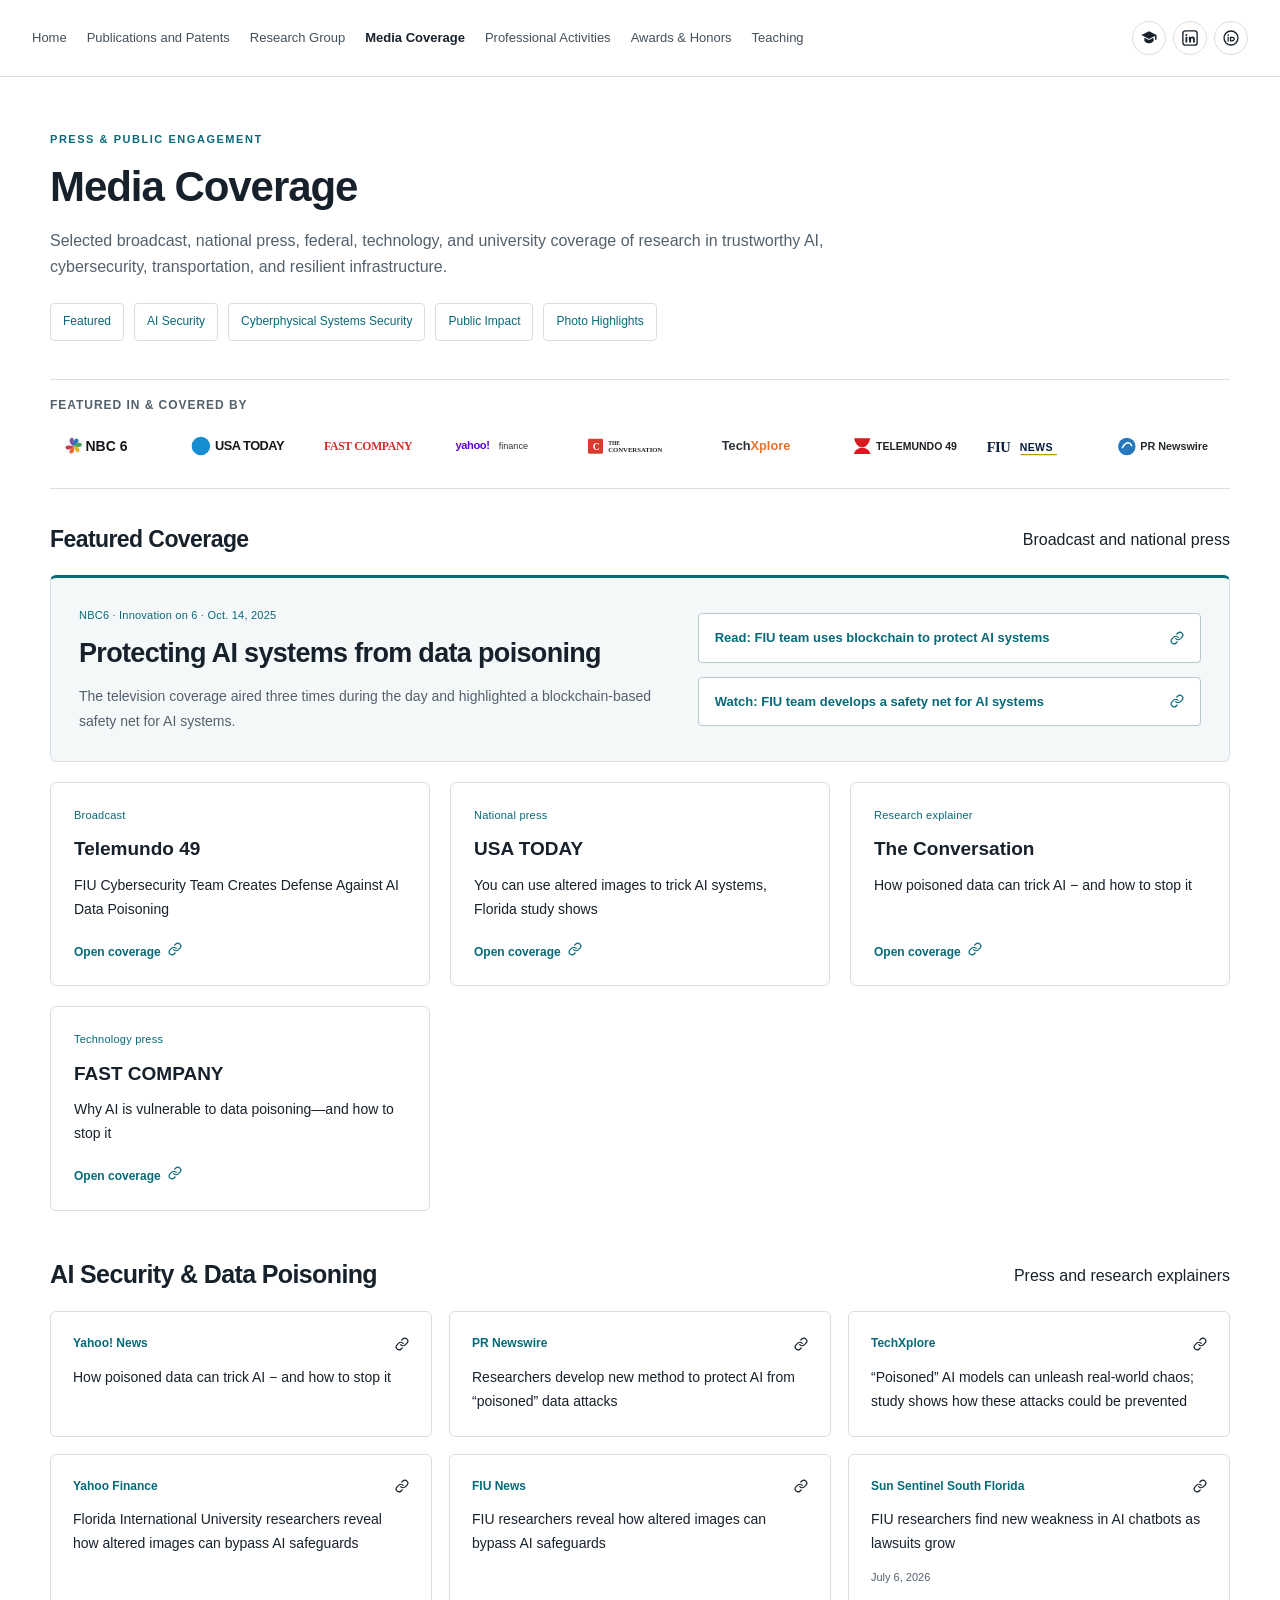
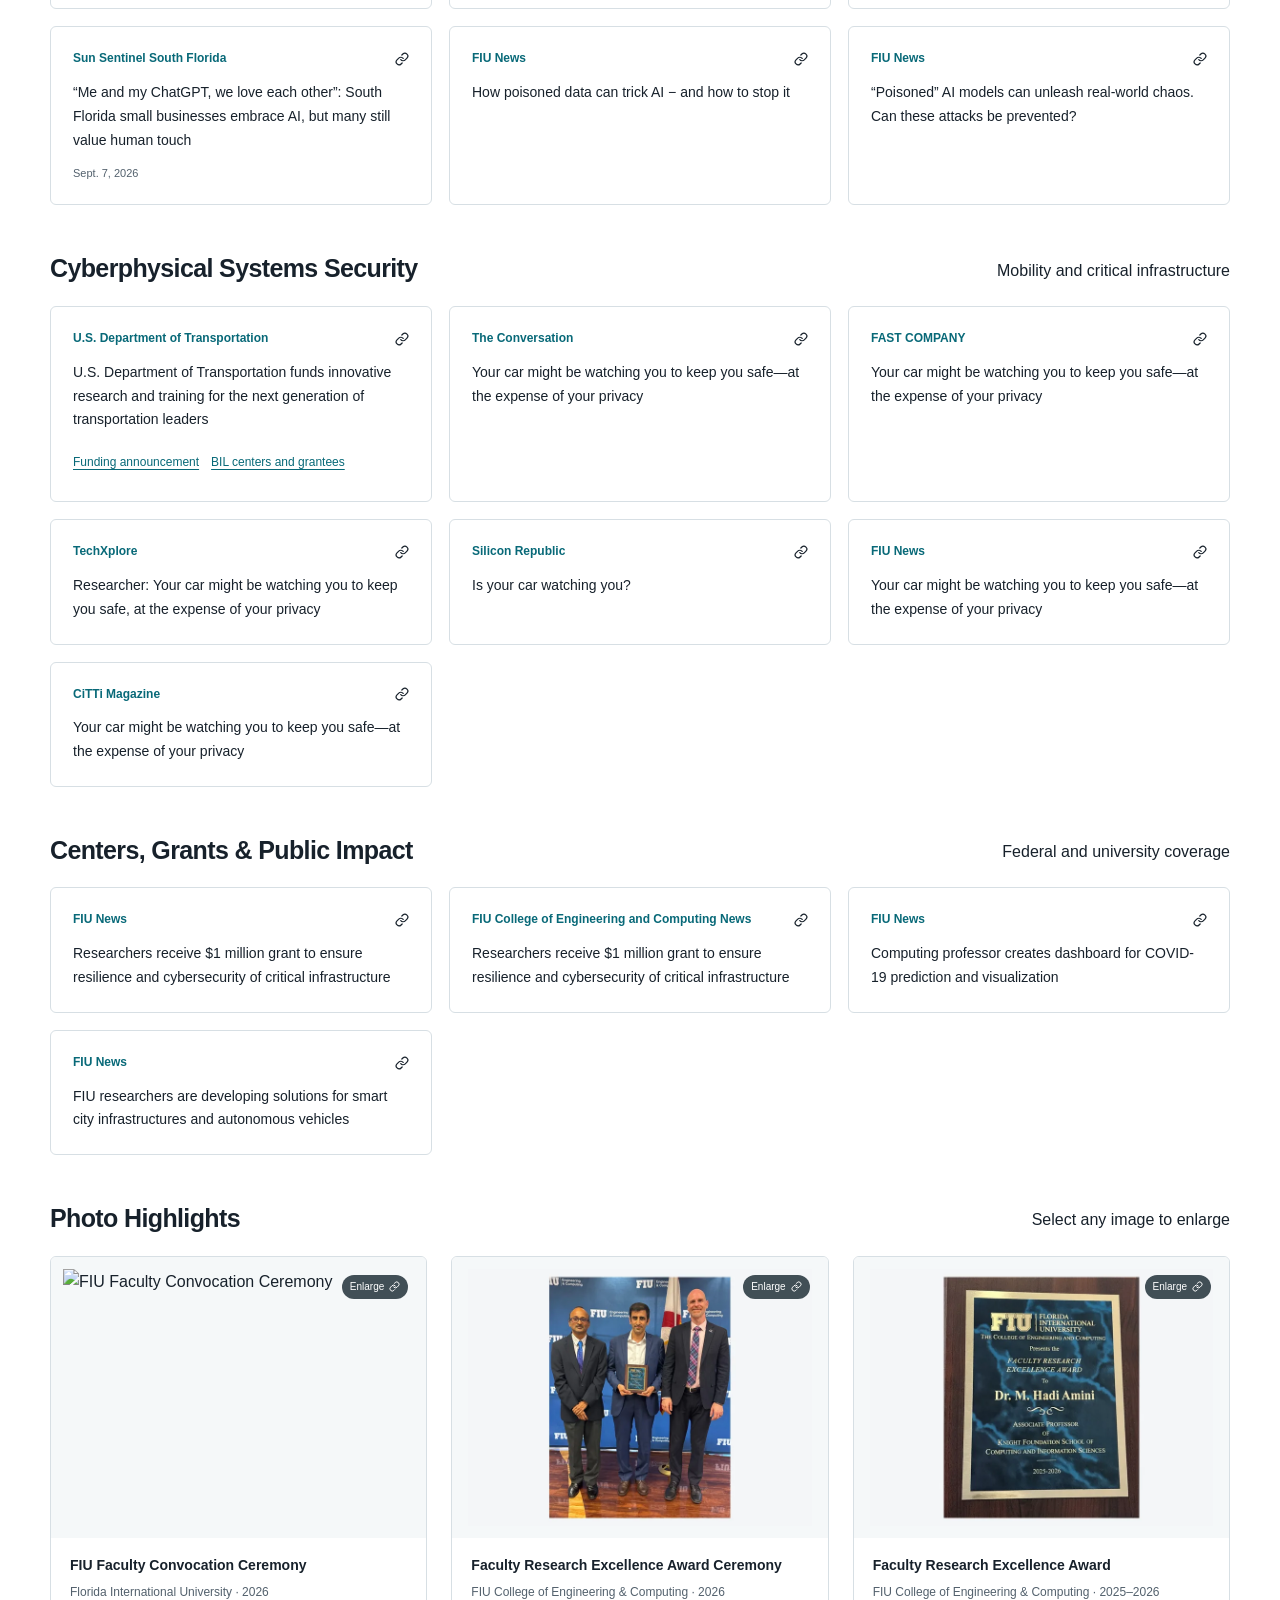
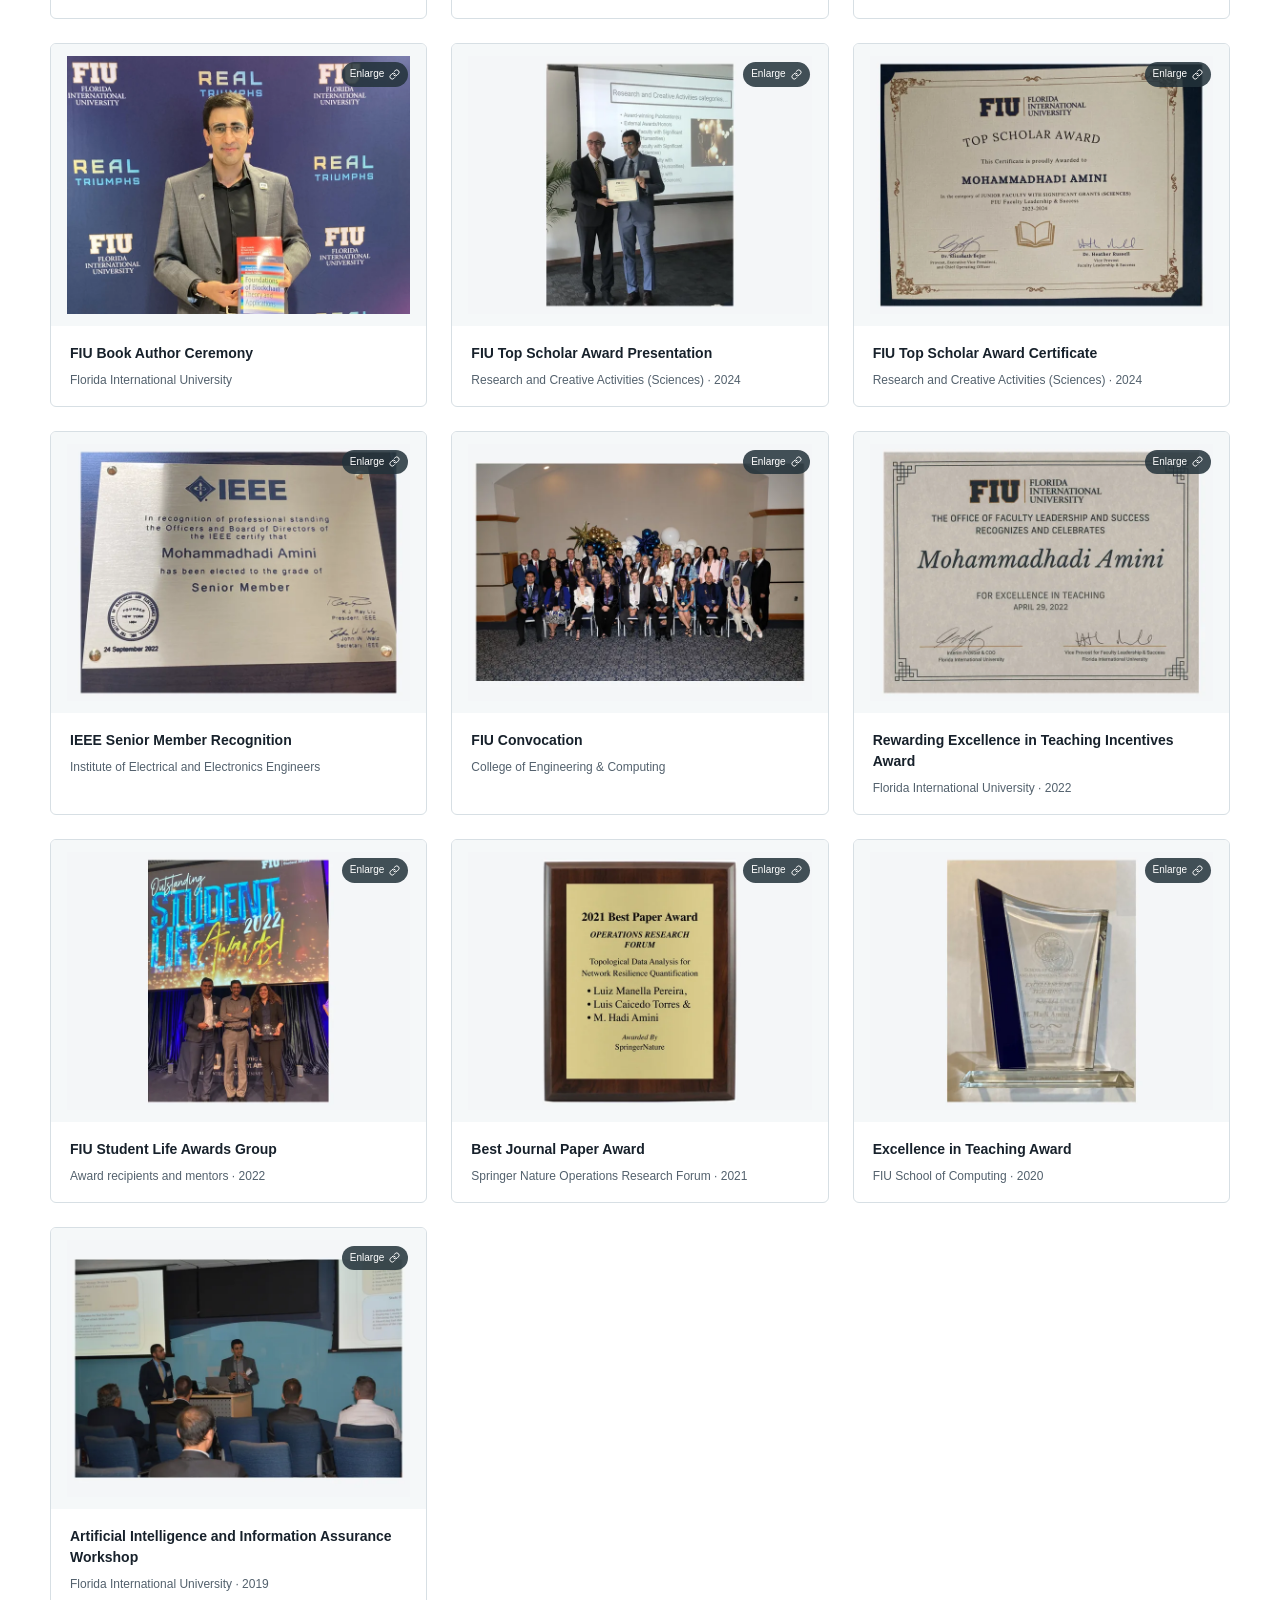
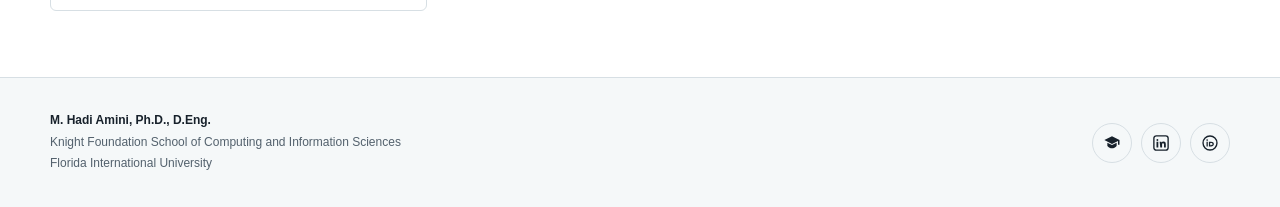
==== commit 38645c47: "Add files via upload" ====
--- a/media.html
+++ b/media.html
@@ -13,8 +13,8 @@
 <meta content="https://hadiamini.com/media.html" property="og:url"/>
 <title>Media Coverage | M. Hadi Amini</title>
 <link href="assets/img/favicon.svg" rel="icon" type="image/svg+xml"/>
-<link href="assets/css/styles.css" rel="stylesheet"/>
-<script defer="" src="assets/js/main.js"></script>
+<link href="assets/css/styles.css?v=publications-v7" rel="stylesheet"/>
+<script defer="" src="assets/js/main.js?v=publications-v7"></script>
 </head>
 <body class="media-layout" data-page="media.html">
 <a class="skip-link" href="#main-content">Skip to main content</a>
@@ -177,47 +177,51 @@
 </section>
 <section aria-labelledby="photo-highlights-heading" class="section-block photo-highlights-section" id="photo-highlights">
 <div class="section-heading-row"><h2 id="photo-highlights-heading">Photo Highlights</h2><span>Select any image to enlarge</span></div>
-<div class="photo-grid"><a class="photo-card" data-caption="Faculty Research Excellence Award Ceremony — FIU College of Engineering &amp; Computing · 2026" data-gallery-index="0" data-lightbox="photo-highlights" href="assets/img/media/full/2026-faculty-research-excellence-award-ceremony.webp">
+<div class="photo-grid"><a class="photo-card" data-caption="FIU Faculty Convocation Ceremony — Florida International University · 2026" data-gallery-index="0" data-lightbox="photo-highlights" href="assets/img/media/full/2026-fiu-faculty-convocation-ceremony.webp">
+<span class="photo-thumb"><img alt="FIU Faculty Convocation Ceremony" decoding="async" height="540" loading="lazy" src="assets/img/media/thumbs/2026-fiu-faculty-convocation-ceremony.webp" width="720"/></span>
+<span class="photo-card-copy"><strong>FIU Faculty Convocation Ceremony</strong><span>Florida International University · 2026</span></span>
+<span aria-hidden="true" class="photo-expand">Enlarge <span aria-hidden="true" class="link-glyph"><svg aria-hidden="true" class="ui-link-icon" fill="none" focusable="false" stroke="currentColor" stroke-linecap="round" stroke-linejoin="round" stroke-width="2.1" viewbox="0 0 24 24"><path d="M10 13a5 5 0 0 0 7.54.54l3-3a5 5 0 0 0-7.07-7.07l-1.72 1.71"></path><path d="M14 11a5 5 0 0 0-7.54-.54l-3 3a5 5 0 0 0 7.07 7.07l1.71-1.71"></path></svg></span></span>
+</a><a class="photo-card" data-caption="Faculty Research Excellence Award Ceremony — FIU College of Engineering &amp; Computing · 2026" data-gallery-index="1" data-lightbox="photo-highlights" href="assets/img/media/full/2026-faculty-research-excellence-award-ceremony.webp">
 <span class="photo-thumb"><img alt="Faculty Research Excellence Award Ceremony" decoding="async" height="540" loading="lazy" src="assets/img/media/thumbs/2026-faculty-research-excellence-award-ceremony.webp" width="720"/></span>
 <span class="photo-card-copy"><strong>Faculty Research Excellence Award Ceremony</strong><span>FIU College of Engineering &amp; Computing · 2026</span></span>
 <span aria-hidden="true" class="photo-expand">Enlarge <span aria-hidden="true" class="link-glyph"><svg aria-hidden="true" class="ui-link-icon" fill="none" focusable="false" stroke="currentColor" stroke-linecap="round" stroke-linejoin="round" stroke-width="2.1" viewbox="0 0 24 24"><path d="M10 13a5 5 0 0 0 7.54.54l3-3a5 5 0 0 0-7.07-7.07l-1.72 1.71"></path><path d="M14 11a5 5 0 0 0-7.54-.54l-3 3a5 5 0 0 0 7.07 7.07l1.71-1.71"></path></svg></span></span>
-</a><a class="photo-card" data-caption="Faculty Research Excellence Award — FIU College of Engineering &amp; Computing · 2025–2026" data-gallery-index="1" data-lightbox="photo-highlights" href="assets/img/media/full/2026-faculty-research-excellence-award-plaque.webp">
+</a><a class="photo-card" data-caption="Faculty Research Excellence Award — FIU College of Engineering &amp; Computing · 2025–2026" data-gallery-index="2" data-lightbox="photo-highlights" href="assets/img/media/full/2026-faculty-research-excellence-award-plaque.webp">
 <span class="photo-thumb"><img alt="Faculty Research Excellence Award" decoding="async" height="540" loading="lazy" src="assets/img/media/thumbs/2026-faculty-research-excellence-award-plaque.webp" width="720"/></span>
 <span class="photo-card-copy"><strong>Faculty Research Excellence Award</strong><span>FIU College of Engineering &amp; Computing · 2025–2026</span></span>
 <span aria-hidden="true" class="photo-expand">Enlarge <span aria-hidden="true" class="link-glyph"><svg aria-hidden="true" class="ui-link-icon" fill="none" focusable="false" stroke="currentColor" stroke-linecap="round" stroke-linejoin="round" stroke-width="2.1" viewbox="0 0 24 24"><path d="M10 13a5 5 0 0 0 7.54.54l3-3a5 5 0 0 0-7.07-7.07l-1.72 1.71"></path><path d="M14 11a5 5 0 0 0-7.54-.54l-3 3a5 5 0 0 0 7.07 7.07l1.71-1.71"></path></svg></span></span>
-</a><a class="photo-card" data-caption="FIU Book Author Ceremony — Florida International University" data-gallery-index="2" data-lightbox="photo-highlights" href="assets/img/media/full/2026-fiu-book-author-ceremony.webp"><span class="photo-thumb"><img alt="FIU Book Author Ceremony" decoding="async" height="540" loading="lazy" src="assets/img/media/thumbs/2026-fiu-book-author-ceremony.webp" width="720"/></span><span class="photo-card-copy"><strong>FIU Book Author Ceremony</strong><span>Florida International University</span></span><span aria-hidden="true" class="photo-expand">Enlarge <span aria-hidden="true" class="link-glyph"><svg aria-hidden="true" class="ui-link-icon" fill="none" focusable="false" stroke="currentColor" stroke-linecap="round" stroke-linejoin="round" stroke-width="2.1" viewbox="0 0 24 24"><path d="M10 13a5 5 0 0 0 7.54.54l3-3a5 5 0 0 0-7.07-7.07l-1.72 1.71"></path><path d="M14 11a5 5 0 0 0-7.54-.54l-3 3a5 5 0 0 0 7.07 7.07l1.71-1.71"></path></svg></span></span></a><a class="photo-card" data-caption="FIU Top Scholar Award Presentation — Research and Creative Activities (Sciences) · 2024" data-gallery-index="3" data-lightbox="photo-highlights" href="assets/img/media/full/2024-fiu-top-scholar-award-presentation.webp">
+</a><a class="photo-card" data-caption="FIU Book Author Ceremony — Florida International University" data-gallery-index="3" data-lightbox="photo-highlights" href="assets/img/media/full/2026-fiu-book-author-ceremony.webp"><span class="photo-thumb"><img alt="FIU Book Author Ceremony" decoding="async" height="540" loading="lazy" src="assets/img/media/thumbs/2026-fiu-book-author-ceremony.webp" width="720"/></span><span class="photo-card-copy"><strong>FIU Book Author Ceremony</strong><span>Florida International University</span></span><span aria-hidden="true" class="photo-expand">Enlarge <span aria-hidden="true" class="link-glyph"><svg aria-hidden="true" class="ui-link-icon" fill="none" focusable="false" stroke="currentColor" stroke-linecap="round" stroke-linejoin="round" stroke-width="2.1" viewbox="0 0 24 24"><path d="M10 13a5 5 0 0 0 7.54.54l3-3a5 5 0 0 0-7.07-7.07l-1.72 1.71"></path><path d="M14 11a5 5 0 0 0-7.54-.54l-3 3a5 5 0 0 0 7.07 7.07l1.71-1.71"></path></svg></span></span></a><a class="photo-card" data-caption="FIU Top Scholar Award Presentation — Research and Creative Activities (Sciences) · 2024" data-gallery-index="4" data-lightbox="photo-highlights" href="assets/img/media/full/2024-fiu-top-scholar-award-presentation.webp">
 <span class="photo-thumb"><img alt="FIU Top Scholar Award Presentation" decoding="async" height="540" loading="lazy" src="assets/img/media/thumbs/2024-fiu-top-scholar-award-presentation.webp" width="720"/></span>
 <span class="photo-card-copy"><strong>FIU Top Scholar Award Presentation</strong><span>Research and Creative Activities (Sciences) · 2024</span></span>
 <span aria-hidden="true" class="photo-expand">Enlarge <span aria-hidden="true" class="link-glyph"><svg aria-hidden="true" class="ui-link-icon" fill="none" focusable="false" stroke="currentColor" stroke-linecap="round" stroke-linejoin="round" stroke-width="2.1" viewbox="0 0 24 24"><path d="M10 13a5 5 0 0 0 7.54.54l3-3a5 5 0 0 0-7.07-7.07l-1.72 1.71"></path><path d="M14 11a5 5 0 0 0-7.54-.54l-3 3a5 5 0 0 0 7.07 7.07l1.71-1.71"></path></svg></span></span>
-</a><a class="photo-card" data-caption="FIU Top Scholar Award Certificate — Research and Creative Activities (Sciences) · 2024" data-gallery-index="4" data-lightbox="photo-highlights" href="assets/img/media/full/2024-fiu-top-scholar-award-certificate.webp">
+</a><a class="photo-card" data-caption="FIU Top Scholar Award Certificate — Research and Creative Activities (Sciences) · 2024" data-gallery-index="5" data-lightbox="photo-highlights" href="assets/img/media/full/2024-fiu-top-scholar-award-certificate.webp">
 <span class="photo-thumb"><img alt="FIU Top Scholar Award Certificate" decoding="async" height="540" loading="lazy" src="assets/img/media/thumbs/2024-fiu-top-scholar-award-certificate.webp" width="720"/></span>
 <span class="photo-card-copy"><strong>FIU Top Scholar Award Certificate</strong><span>Research and Creative Activities (Sciences) · 2024</span></span>
 <span aria-hidden="true" class="photo-expand">Enlarge <span aria-hidden="true" class="link-glyph"><svg aria-hidden="true" class="ui-link-icon" fill="none" focusable="false" stroke="currentColor" stroke-linecap="round" stroke-linejoin="round" stroke-width="2.1" viewbox="0 0 24 24"><path d="M10 13a5 5 0 0 0 7.54.54l3-3a5 5 0 0 0-7.07-7.07l-1.72 1.71"></path><path d="M14 11a5 5 0 0 0-7.54-.54l-3 3a5 5 0 0 0 7.07 7.07l1.71-1.71"></path></svg></span></span>
-</a><a class="photo-card" data-caption="IEEE Senior Member Recognition — Institute of Electrical and Electronics Engineers" data-gallery-index="5" data-lightbox="photo-highlights" href="assets/img/media/full/ieee-senior-member-recognition.webp">
+</a><a class="photo-card" data-caption="IEEE Senior Member Recognition — Institute of Electrical and Electronics Engineers" data-gallery-index="6" data-lightbox="photo-highlights" href="assets/img/media/full/ieee-senior-member-recognition.webp">
 <span class="photo-thumb"><img alt="IEEE Senior Member Recognition" decoding="async" height="540" loading="lazy" src="assets/img/media/thumbs/ieee-senior-member-recognition.webp" width="720"/></span>
 <span class="photo-card-copy"><strong>IEEE Senior Member Recognition</strong><span>Institute of Electrical and Electronics Engineers</span></span>
 <span aria-hidden="true" class="photo-expand">Enlarge <span aria-hidden="true" class="link-glyph"><svg aria-hidden="true" class="ui-link-icon" fill="none" focusable="false" stroke="currentColor" stroke-linecap="round" stroke-linejoin="round" stroke-width="2.1" viewbox="0 0 24 24"><path d="M10 13a5 5 0 0 0 7.54.54l3-3a5 5 0 0 0-7.07-7.07l-1.72 1.71"></path><path d="M14 11a5 5 0 0 0-7.54-.54l-3 3a5 5 0 0 0 7.07 7.07l1.71-1.71"></path></svg></span></span>
-</a><a class="photo-card" data-caption="FIU Convocation — College of Engineering &amp; Computing" data-gallery-index="6" data-lightbox="photo-highlights" href="assets/img/media/full/2023-fiu-convocation-group.webp">
+</a><a class="photo-card" data-caption="FIU Convocation — College of Engineering &amp; Computing" data-gallery-index="7" data-lightbox="photo-highlights" href="assets/img/media/full/2023-fiu-convocation-group.webp">
 <span class="photo-thumb"><img alt="FIU Convocation" decoding="async" height="540" loading="lazy" src="assets/img/media/thumbs/2023-fiu-convocation-group.webp" width="720"/></span>
 <span class="photo-card-copy"><strong>FIU Convocation</strong><span>College of Engineering &amp; Computing</span></span>
 <span aria-hidden="true" class="photo-expand">Enlarge <span aria-hidden="true" class="link-glyph"><svg aria-hidden="true" class="ui-link-icon" fill="none" focusable="false" stroke="currentColor" stroke-linecap="round" stroke-linejoin="round" stroke-width="2.1" viewbox="0 0 24 24"><path d="M10 13a5 5 0 0 0 7.54.54l3-3a5 5 0 0 0-7.07-7.07l-1.72 1.71"></path><path d="M14 11a5 5 0 0 0-7.54-.54l-3 3a5 5 0 0 0 7.07 7.07l1.71-1.71"></path></svg></span></span>
-</a><a class="photo-card" data-caption="Rewarding Excellence in Teaching Incentives Award — Florida International University · 2022" data-gallery-index="7" data-lightbox="photo-highlights" href="assets/img/media/full/2022-reti-teaching-award.webp">
+</a><a class="photo-card" data-caption="Rewarding Excellence in Teaching Incentives Award — Florida International University · 2022" data-gallery-index="8" data-lightbox="photo-highlights" href="assets/img/media/full/2022-reti-teaching-award.webp">
 <span class="photo-thumb"><img alt="Rewarding Excellence in Teaching Incentives Award" decoding="async" height="540" loading="lazy" src="assets/img/media/thumbs/2022-reti-teaching-award.webp" width="720"/></span>
 <span class="photo-card-copy"><strong>Rewarding Excellence in Teaching Incentives Award</strong><span>Florida International University · 2022</span></span>
 <span aria-hidden="true" class="photo-expand">Enlarge <span aria-hidden="true" class="link-glyph"><svg aria-hidden="true" class="ui-link-icon" fill="none" focusable="false" stroke="currentColor" stroke-linecap="round" stroke-linejoin="round" stroke-width="2.1" viewbox="0 0 24 24"><path d="M10 13a5 5 0 0 0 7.54.54l3-3a5 5 0 0 0-7.07-7.07l-1.72 1.71"></path><path d="M14 11a5 5 0 0 0-7.54-.54l-3 3a5 5 0 0 0 7.07 7.07l1.71-1.71"></path></svg></span></span>
-</a><a class="photo-card" data-caption="FIU Student Life Awards Group — Award recipients and mentors · 2022" data-gallery-index="8" data-lightbox="photo-highlights" href="assets/img/media/full/2022-fiu-student-life-awards-group.webp">
+</a><a class="photo-card" data-caption="FIU Student Life Awards Group — Award recipients and mentors · 2022" data-gallery-index="9" data-lightbox="photo-highlights" href="assets/img/media/full/2022-fiu-student-life-awards-group.webp">
 <span class="photo-thumb"><img alt="FIU Student Life Awards Group" decoding="async" height="540" loading="lazy" src="assets/img/media/thumbs/2022-fiu-student-life-awards-group.webp" width="720"/></span>
 <span class="photo-card-copy"><strong>FIU Student Life Awards Group</strong><span>Award recipients and mentors · 2022</span></span>
 <span aria-hidden="true" class="photo-expand">Enlarge <span aria-hidden="true" class="link-glyph"><svg aria-hidden="true" class="ui-link-icon" fill="none" focusable="false" stroke="currentColor" stroke-linecap="round" stroke-linejoin="round" stroke-width="2.1" viewbox="0 0 24 24"><path d="M10 13a5 5 0 0 0 7.54.54l3-3a5 5 0 0 0-7.07-7.07l-1.72 1.71"></path><path d="M14 11a5 5 0 0 0-7.54-.54l-3 3a5 5 0 0 0 7.07 7.07l1.71-1.71"></path></svg></span></span>
-</a><a class="photo-card" data-caption="Best Journal Paper Award — Springer Nature Operations Research Forum · 2021" data-gallery-index="9" data-lightbox="photo-highlights" href="assets/img/media/full/2021-operations-research-forum-best-paper.webp">
+</a><a class="photo-card" data-caption="Best Journal Paper Award — Springer Nature Operations Research Forum · 2021" data-gallery-index="10" data-lightbox="photo-highlights" href="assets/img/media/full/2021-operations-research-forum-best-paper.webp">
 <span class="photo-thumb"><img alt="Best Journal Paper Award" decoding="async" height="540" loading="lazy" src="assets/img/media/thumbs/2021-operations-research-forum-best-paper.webp" width="720"/></span>
 <span class="photo-card-copy"><strong>Best Journal Paper Award</strong><span>Springer Nature Operations Research Forum · 2021</span></span>
 <span aria-hidden="true" class="photo-expand">Enlarge <span aria-hidden="true" class="link-glyph"><svg aria-hidden="true" class="ui-link-icon" fill="none" focusable="false" stroke="currentColor" stroke-linecap="round" stroke-linejoin="round" stroke-width="2.1" viewbox="0 0 24 24"><path d="M10 13a5 5 0 0 0 7.54.54l3-3a5 5 0 0 0-7.07-7.07l-1.72 1.71"></path><path d="M14 11a5 5 0 0 0-7.54-.54l-3 3a5 5 0 0 0 7.07 7.07l1.71-1.71"></path></svg></span></span>
-</a><a class="photo-card" data-caption="Excellence in Teaching Award — FIU School of Computing · 2020" data-gallery-index="10" data-lightbox="photo-highlights" href="assets/img/media/full/2020-excellence-in-teaching-award.webp">
+</a><a class="photo-card" data-caption="Excellence in Teaching Award — FIU School of Computing · 2020" data-gallery-index="11" data-lightbox="photo-highlights" href="assets/img/media/full/2020-excellence-in-teaching-award.webp">
 <span class="photo-thumb"><img alt="Excellence in Teaching Award" decoding="async" height="540" loading="lazy" src="assets/img/media/thumbs/2020-excellence-in-teaching-award.webp" width="720"/></span>
 <span class="photo-card-copy"><strong>Excellence in Teaching Award</strong><span>FIU School of Computing · 2020</span></span>
 <span aria-hidden="true" class="photo-expand">Enlarge <span aria-hidden="true" class="link-glyph"><svg aria-hidden="true" class="ui-link-icon" fill="none" focusable="false" stroke="currentColor" stroke-linecap="round" stroke-linejoin="round" stroke-width="2.1" viewbox="0 0 24 24"><path d="M10 13a5 5 0 0 0 7.54.54l3-3a5 5 0 0 0-7.07-7.07l-1.72 1.71"></path><path d="M14 11a5 5 0 0 0-7.54-.54l-3 3a5 5 0 0 0 7.07 7.07l1.71-1.71"></path></svg></span></span>
-</a><a class="photo-card" data-caption="Artificial Intelligence and Information Assurance Workshop — Florida International University · 2019" data-gallery-index="11" data-lightbox="photo-highlights" href="assets/img/media/full/2019-ai-information-assurance-workshop.webp">
+</a><a class="photo-card" data-caption="Artificial Intelligence and Information Assurance Workshop — Florida International University · 2019" data-gallery-index="12" data-lightbox="photo-highlights" href="assets/img/media/full/2019-ai-information-assurance-workshop.webp">
 <span class="photo-thumb"><img alt="Artificial Intelligence and Information Assurance Workshop" decoding="async" height="540" loading="lazy" src="assets/img/media/thumbs/2019-ai-information-assurance-workshop.webp" width="720"/></span>
 <span class="photo-card-copy"><strong>Artificial Intelligence and Information Assurance Workshop</strong><span>Florida International University · 2019</span></span>
 <span aria-hidden="true" class="photo-expand">Enlarge <span aria-hidden="true" class="link-glyph"><svg aria-hidden="true" class="ui-link-icon" fill="none" focusable="false" stroke="currentColor" stroke-linecap="round" stroke-linejoin="round" stroke-width="2.1" viewbox="0 0 24 24"><path d="M10 13a5 5 0 0 0 7.54.54l3-3a5 5 0 0 0-7.07-7.07l-1.72 1.71"></path><path d="M14 11a5 5 0 0 0-7.54-.54l-3 3a5 5 0 0 0 7.07 7.07l1.71-1.71"></path></svg></span></span>
--- a/assets/css/styles.css
+++ b/assets/css/styles.css
@@ -129,3 +129,28 @@
 .home-media-ribbon.is-media-animated .media-logo-link:focus-visible{outline-offset:-3px}
 @media(max-width:760px){.home-media-ribbon-body{gap:8px}.home-media-ribbon.is-media-animated .media-logo-set{gap:24px;padding-right:24px}.home-media-ribbon.is-media-animated .media-logo-link{flex-basis:128px;width:128px;min-height:48px}.home-media-ribbon.is-media-animated .media-logo-link img{max-height:28px}}
 @media print{.media-motion-toggle{display:none!important}.home-media-ribbon.is-media-animated .home-media-logo-marquee{overflow:visible}.home-media-ribbon.is-media-animated .media-logo-track{display:block;width:100%}.home-media-ribbon.is-media-animated .media-logo-set{display:grid;grid-template-columns:repeat(9,minmax(0,1fr));gap:12px;padding:0}.home-media-ribbon.is-media-animated .media-logo-link{width:auto;min-height:48px;padding:6px 3px}.home-media-ribbon .media-logo-set[aria-hidden="true"]{display:none!important}}
+
+/* Small CV and paper links: scoped additions; existing site styles are unchanged. */
+
+.profile-cv-note{display:flex;flex-wrap:wrap;align-items:center;gap:8px 10px;margin:12px 0 0;font-size:13px;line-height:1.5;color:var(--muted)}
+.profile-cv-note-label{font-weight:600;color:var(--ink-soft)}
+.profile-cv-note-link{display:inline-flex;align-items:center;gap:7px;color:var(--teal);font-weight:600;text-decoration:none;border-bottom:0;padding-bottom:1px}
+.profile-cv-note-link:hover{opacity:.9}
+.profile-cv-note-icon{display:inline-flex;align-items:center;justify-content:center;width:18px;height:18px;border:1px solid currentColor;border-radius:999px;font-size:11px;line-height:1;transform:translateY(-.5px)}
+.research-record-link{margin-left:2px;white-space:nowrap}
+@media(max-width:760px){.profile-cv-note{font-size:12px;gap:6px 8px;margin-top:10px}.profile-cv-note-icon{width:17px;height:17px;font-size:10px}}
+.profile-cv-caption{padding:7px 2px 1px;font-size:13px;line-height:1.5;text-align:left}
+.profile-cv-link{display:inline-block;padding:4px 0;color:var(--teal);font-weight:500;text-underline-offset:3px;text-decoration:underline;text-decoration-thickness:1px}
+.profile-cv-link:hover{text-decoration-thickness:2px}
+.paper-link{display:inline-block;color:var(--teal);font-size:.92em;font-weight:500;text-decoration:underline;text-underline-offset:3px;white-space:nowrap}
+.paper-link:hover{text-decoration-thickness:2px}
+@media(max-width:760px){.profile-cv-caption{font-size:12px;padding-top:5px}.profile-cv-link{padding:5px 0}}
+
+/* v4 CV link refinement */
+.profile-cv-note{display:block;margin:12px 0 0;font-size:13px;line-height:1.5;color:var(--muted)}
+.profile-cv-note-label{display:none}
+.profile-cv-note-link{display:inline-flex;align-items:center;gap:10px;color:var(--teal);font-weight:600;text-decoration:none;border-bottom:0;padding-bottom:1px}
+.profile-cv-note-link:hover{opacity:.92}
+.profile-cv-note-icon{display:inline-flex;align-items:center;justify-content:center;width:28px;height:28px;border:1.4px solid currentColor;border-radius:999px;flex:0 0 auto}
+.profile-cv-note-icon svg{width:18px;height:18px;display:block}
+@media(max-width:760px){.profile-cv-note{font-size:12px;margin-top:10px}.profile-cv-note-link{gap:8px}.profile-cv-note-icon{width:25px;height:25px}.profile-cv-note-icon svg{width:16px;height:16px}}
